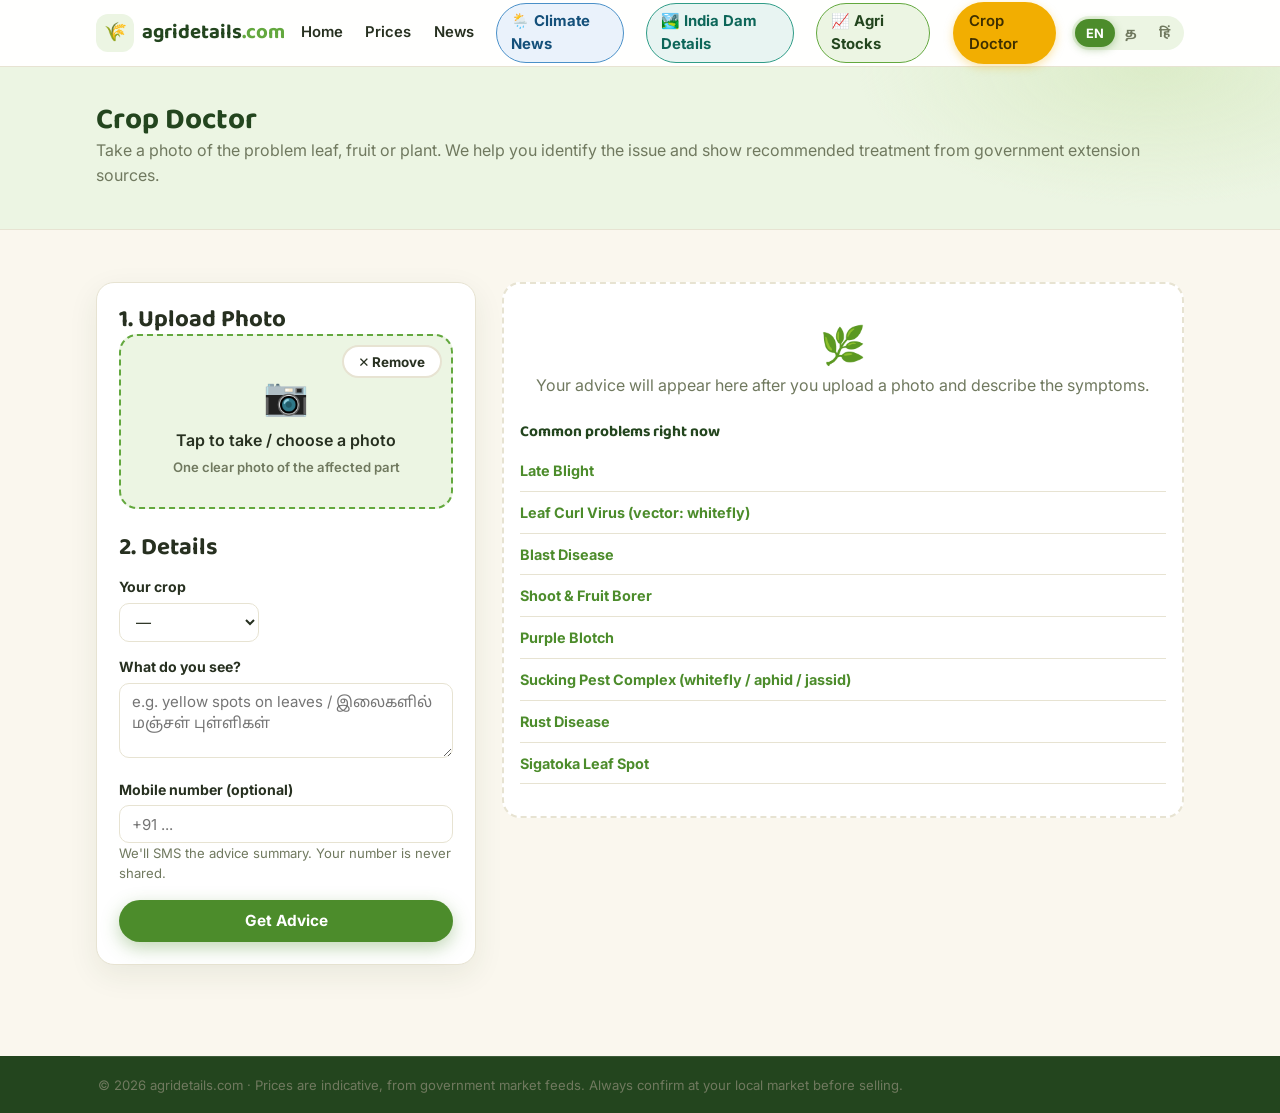
==== advisory.html @ dd6a082b "Add India Dam Details page: full/current level, storage, state/district, inflow-outflow for 15 major" ====
<!DOCTYPE html>
<html lang="en">
<head>
<meta charset="UTF-8">
<meta name="viewport" content="width=device-width, initial-scale=1.0">
<title>Crop Doctor — Photo Pest &amp; Disease Advisory | Agridetails</title>
<meta name="description" content="Upload a photo of your diseased crop and get recommended pesticide and treatment details. Free crop advisory for Tamil Nadu farmers.">
<meta property="og:type" content="website">
<meta property="og:title" content="Crop Doctor — Photo Pest & Disease Advisory | Agridetails">
<meta property="og:description" content="Upload a photo of your diseased crop and get recommended pesticide and treatment details. Free crop advisory for Tamil Nadu farmers.">
<meta property="og:image" content="https://murugansakthivel.github.io/Agridetails/icon-512.png">
<meta property="og:url" content="https://murugansakthivel.github.io/Agridetails/advisory.html">
<meta name="twitter:card" content="summary">
<meta name="twitter:title" content="Crop Doctor — Photo Pest & Disease Advisory | Agridetails">
<meta name="twitter:description" content="Upload a photo of your diseased crop and get recommended pesticide and treatment details. Free crop advisory for Tamil Nadu farmers.">
<link rel="preconnect" href="https://fonts.googleapis.com">
<link rel="preconnect" href="https://fonts.gstatic.com" crossorigin>
<link href="https://fonts.googleapis.com/css2?family=Baloo+2:wght@600;700;800&family=Noto+Sans+Tamil:wght@400;500;600;700&family=Noto+Sans+Devanagari:wght@400;500;600&family=Inter:wght@400;500;600;700&display=swap" rel="stylesheet">
<link rel="stylesheet" href="css/style.css">
<link rel="icon" type="image/x-icon" href="favicon.ico">
<link rel="icon" type="image/png" sizes="32x32" href="favicon-32.png">
<link rel="icon" type="image/png" sizes="16x16" href="favicon-16.png">
<link rel="apple-touch-icon" href="apple-touch-icon.png">
<link rel="manifest" href="manifest.json">
<meta name="theme-color" content="#23451e">
</head>
<body>

<header class="site-header">
  <div class="container header-inner">
    <a href="index.html" class="brand"><span class="brand-icon">🌾</span><span class="brand-text">agridetails<span class="brand-dot">.com</span></span></a>
    <nav class="main-nav" id="mainNav">
      <a href="index.html" data-i18n="nav_home">Home</a>
      <a href="prices.html" data-i18n="nav_prices">Prices</a>
      <a href="news.html" data-i18n="nav_news">News</a>
      <a href="climate.html" class="nav-climate-btn" data-i18n="nav_climate">🌦️ Climate News</a>
      <a href="dams.html" class="nav-dam-btn" data-i18n="nav_dam">🏞️ India Dam Details</a>
      <a href="stocks.html" class="nav-stocks-btn" data-i18n="nav_stocks">📈 Stocks</a>
      <a href="advisory.html" class="nav-cta" data-i18n="nav_advisory">Crop Doctor</a>
    </nav>
    <div class="header-actions">
      <div id="langSwitch" class="lang-switch">
        <button data-lang="en" type="button">EN</button><button data-lang="ta" type="button">த</button><button data-lang="hi" type="button">हिं</button>
      </div>
      <button id="navToggle" class="nav-toggle-btn" aria-label="Menu">☰</button>
    </div>
  </div>
</header>

<main>
<section class="page-head">
  <div class="container">
    <h1 data-i18n="doc_title">Crop Doctor</h1>
    <p class="muted" data-i18n="doc_sub">Take a photo of the problem leaf, fruit or plant. We help you identify the issue and show recommended treatment from government extension sources.</p>
  </div>
</section>

<section class="section">
  <div class="container advisory-layout">

    <div class="card upload-card">
      <h2 data-i18n="upload_t">1. Upload Photo</h2>
      <div id="dropZone" class="drop-zone">
        <input type="file" id="photoInput" accept="image/*" capture="environment" hidden>
        <div class="dz-idle" id="dzIdle">
          <span class="dz-icon">📷</span>
          <p data-i18n="upload_hint">Tap to take / choose a photo</p>
          <p class="small muted" data-i18n="upload_hint2">One clear photo of the affected part</p>
        </div>
        <img id="previewImg" alt="" hidden>
        <button id="clearPhotoBtn" class="btn btn-sm btn-outline dz-clear" hidden>✕ <span data-i18n="remove_photo">Remove</span></button>
      </div>

      <h2 style="margin-top:1.5rem" data-i18n="details_t">2. Details</h2>
      <label class="field-label" for="cropSelect" data-i18n="your_crop">Your crop</label>
      <select id="cropSelect"></select>

      <label class="field-label" for="symptomInput" data-i18n="symptoms_label">What do you see?</label>
      <textarea id="symptomInput" rows="3" placeholder="e.g. yellow spots on leaves / இலைகளில் மஞ்சள் புள்ளிகள்"></textarea>

      <label class="field-label" for="phoneInput" data-i18n="phone_label">Mobile number (optional)</label>
      <input type="tel" id="phoneInput" placeholder="+91 ...">
      <p class="small muted" data-i18n="phone_note">We'll SMS you the advice summary. Number is never shared.</p>

      <button id="analyzeBtn" class="btn btn-primary btn-block" disabled data-i18n="analyze_btn">Get Advice</button>
    </div>

    <div class="advice-panel" id="advicePanel">
      <div class="empty-state" id="emptyState">
        <span class="dz-icon">🌿</span>
        <p data-i18n="empty_advice">Your advice will appear here after you upload a photo and describe the symptoms.</p>
        <div class="quick-help">
          <h3 data-i18n="common_problems_t">Common problems right now</h3>
          <ul id="quickList"></ul>
        </div>
      </div>

      <div class="result-card" id="resultCard" hidden>
        <div class="match-banner" id="matchBanner"></div>
        <h2 id="diagnosisTitle"></h2>
        <p id="diagnosisTa" class="ta-name"></p>

        <h3 data-i18n="symptoms_check_t">Symptoms to confirm</h3>
        <ul id="symptomList" class="checklist"></ul>

        <h3 data-i18n="treatment_t">Recommended treatment</h3>
        <table class="pesticide-table">
          <thead><tr><th data-i18n="th_pesticide">Pesticide</th><th data-i18n="th_dose">Dose per acre</th><th data-i18n="th_wait">Pre-harvest wait</th></tr></thead>
          <tbody id="pesticideBody"></tbody>
        </table>

        <h3 data-i18n="prevention_t">Prevention</h3>
        <ul id="preventionList" class="checklist"></ul>

        <div class="disclaimer-box small" data-i18n="advisory_disclaimer">⚠️ Advice is compiled from TNAU / CIBRC extension recommendations. Pesticides are poisonous — read the label, wear gloves and mask while spraying, and never spray before harvest within the waiting period. Confirm with your local Krishi Vigyan Kendra (KVK) before large-scale spraying.</div>
      </div>
    </div>

  </div>
</section>
</main>

<footer class="site-footer">
  <div class="container footer-bottom">
    <p class="small muted">© 2026 agridetails.com · <span data-i18n="footer_disclaimer">Prices are indicative, from government market feeds. Always confirm at your local market before selling.</span></p>
  </div>
</footer>

<script src="js/config.js"></script>
<script src="js/i18n.js"></script>
<script src="js/prices-data.js"></script>
<script src="js/advisory-kb.js"></script>
<script src="js/agri-stocks.js"></script>
<script src="js/app.js"></script>
</body>
</html>
---- css/style.css ----
/* ============================================================
   Agridetails.com — "fresh farm" theme (Agro-style)
   Palette: deep forest green · fresh leaf green · warm cream · harvest gold
   ============================================================ */
:root {
  --green-900: #23451e;
  --green-700: #4c8c2b;
  --green-600: #63a83e;
  --green-100: #ecf5e3;
  --lime-soft: #dcecc9;
  --gold-600: #f2ae01;
  --gold-soft: #fdf3d7;
  --bg: #faf7ee;
  --card: #ffffff;
  --text: #273020;
  --muted: #70795f;
  --border: #e7e3d2;
  --red-700: #c0392b;
  --radius: 18px;
  --shadow: 0 10px 30px rgba(35, 69, 30, .08);
  --font-display: 'Baloo 2', 'Noto Sans Tamil', 'Noto Sans Devanagari', sans-serif;
}

* { margin: 0; padding: 0; box-sizing: border-box; }
html { scroll-behavior: smooth; }

body {
  font-family: 'Inter', 'Noto Sans Tamil', 'Noto Sans Devanagari', system-ui, sans-serif;
  background: var(--bg);
  color: var(--text);
  line-height: 1.55;
}
body.ta-active { font-family: 'Noto Sans Tamil', 'Inter', sans-serif; }
body.hi-active { font-family: 'Noto Sans Devanagari', 'Inter', sans-serif; }

h1, h2, h3, h4 { font-family: var(--font-display); line-height: 1.22; }

.container { max-width: 1120px; margin: 0 auto; padding: 0 1rem; }

/* ---------- Topbar ---------- */
.topbar { background: var(--green-900); color: #dcecc9; font-size: .78rem; }
.topbar-inner { display: flex; justify-content: space-between; gap: 1rem; padding: .38rem 0; flex-wrap: wrap; }
.topbar b { color: #ffd54d; font-weight: 600; }

/* ---------- Header ---------- */
.site-header {
  background: rgba(255, 255, 255, .92);
  backdrop-filter: blur(8px);
  border-bottom: 1px solid var(--border);
  position: sticky; top: 0; z-index: 50;
}
.header-inner { display: flex; align-items: center; justify-content: space-between; height: 66px; gap: 1rem; }
.brand { display: flex; align-items: center; gap: .5rem; text-decoration: none; font-family: var(--font-display); font-weight: 700; font-size: 1.28rem; color: var(--green-900); }
.brand-icon {
  width: 38px; height: 38px; display: inline-flex; align-items: center; justify-content: center;
  background: var(--green-100); border-radius: 12px; font-size: 1.15rem;
}
.brand-dot { color: var(--green-600); }
.main-nav { display: flex; align-items: center; gap: 1.4rem; }
.main-nav a { text-decoration: none; color: var(--text); font-weight: 600; font-size: .93rem; transition: color .15s; }
.main-nav a:hover { color: var(--green-600); }
.main-nav a.nav-cta {
  background: var(--gold-600); color: #3d2e00 !important;
  padding: .5rem 1.05rem; border-radius: 999px; box-shadow: 0 3px 10px rgba(242,174,1,.35);
}
.main-nav a.nav-cta:hover { filter: brightness(1.04); color: #3d2e00; }
.main-nav a.nav-stocks-btn {
  display: inline-flex; align-items: center; gap: .3rem;
  background: var(--green-100); color: var(--green-900) !important; font-weight: 700;
  padding: .4rem .85rem; border-radius: 999px; border: 1.5px solid var(--green-600);
}
.main-nav a.nav-stocks-btn:hover { background: var(--green-600); color: #fff !important; }
.main-nav a.nav-stocks-btn.active { background: var(--green-700); color: #fff !important; }
.main-nav a.nav-climate-btn {
  display: inline-flex; align-items: center; gap: .3rem;
  background: #eaf2fb; color: #14507a !important; font-weight: 700;
  padding: .4rem .85rem; border-radius: 999px; border: 1.5px solid #4a90c8;
}
.main-nav a.nav-climate-btn:hover { background: #4a90c8; color: #fff !important; }
.main-nav a.nav-climate-btn.active { background: #14507a; color: #fff !important; }
.main-nav a.nav-dam-btn {
  display: inline-flex; align-items: center; gap: .3rem;
  background: #e8f4f2; color: #0d6659 !important; font-weight: 700;
  padding: .4rem .85rem; border-radius: 999px; border: 1.5px solid #2f9c87;
}
.main-nav a.nav-dam-btn:hover { background: #2f9c87; color: #fff !important; }
.main-nav a.nav-dam-btn.active { background: #0d6659; color: #fff !important; }
.header-actions { display: flex; align-items: center; gap: .55rem; }
.nav-toggle-btn { display: none; background: none; border: none; font-size: 1.45rem; cursor: pointer; color: var(--green-900); }

/* ---------- Language switcher ---------- */
.lang-switch { display: inline-flex; background: var(--green-100); border-radius: 999px; padding: 3px; }
.lang-switch button {
  font-family: inherit; font-size: .8rem; font-weight: 700; cursor: pointer;
  background: transparent; color: var(--muted); border: none; padding: .32rem .68rem; border-radius: 999px;
  transition: all .15s;
}
.lang-switch button.active { background: var(--green-700); color: #fff; box-shadow: 0 2px 8px rgba(76,140,43,.4); }

/* ---------- Buttons ---------- */
.btn {
  display: inline-block; border: none; cursor: pointer; text-decoration: none;
  font-family: inherit; font-size: .96rem; font-weight: 700;
  padding: .72rem 1.5rem; border-radius: 999px; transition: transform .15s ease, box-shadow .15s ease, filter .15s;
}
.btn:hover { transform: translateY(-2px); }
.btn-primary { background: var(--green-700); color: #fff; box-shadow: 0 6px 18px rgba(76,140,43,.35); }
.btn-secondary { background: var(--gold-600); color: #3d2e00; box-shadow: 0 6px 18px rgba(242,174,1,.35); }
.btn-outline { background: transparent; border: 2px solid var(--border); color: var(--text); }
.btn-sm { padding: .4rem .9rem; font-size: .84rem; }
.btn-block { width: 100%; margin-top: 1rem; }

/* ---------- Hero ---------- */
.hero {
  position: relative; overflow: hidden;
  background:
    radial-gradient(600px 320px at 88% -10%, var(--lime-soft), transparent 70%),
    radial-gradient(520px 300px at -8% 110%, #f7edd2, transparent 70%),
    linear-gradient(160deg, #fdfbf4 20%, var(--green-100));
  text-align: center; padding: 4.25rem 0 5.5rem;
}
.hero-kicker {
  display: inline-flex; align-items: center; gap: .45rem;
  background: #fff; border: 1.5px solid var(--lime-soft); color: var(--green-700);
  font-weight: 700; font-size: .78rem; letter-spacing: .09em; text-transform: uppercase;
  border-radius: 999px; padding: .35rem .9rem; margin-bottom: 1.1rem;
}
.hero-title { font-size: clamp(2rem, 5.4vw, 3.3rem); font-weight: 800; color: var(--green-900); max-width: 760px; margin: 0 auto .8rem; }
.hero-title em { font-style: normal; color: var(--green-600); position: relative; }
.hero-sub { max-width: 640px; margin: 0 auto 1.7rem; color: var(--muted); font-size: 1.02rem; }
.hero-actions { display: flex; gap: .8rem; justify-content: center; flex-wrap: wrap; position: relative; z-index: 2; }

/* rotating stamp */
.stamp {
  position: absolute; right: max(2vw, 18px); top: 42px; width: 128px; height: 128px;
  animation: spin 18s linear infinite; opacity: .92; pointer-events: none;
}
.stamp .stamp-center { position: absolute; inset: 0; display: flex; align-items: center; justify-content: center; font-size: 2.1rem; }
@keyframes spin { to { transform: rotate(360deg); } }
@media (max-width: 900px) { .stamp { display: none; } }

/* floating produce chips */
.chip-float {
  position: absolute; display: flex; align-items: center; gap: .45rem;
  background: #fff; border: 1px solid var(--border); border-radius: 999px;
  padding: .42rem .85rem; font-size: .82rem; font-weight: 700; color: var(--green-900);
  box-shadow: var(--shadow); animation: bob 5s ease-in-out infinite; pointer-events: none;
}
.chip-float small { color: var(--muted); font-weight: 600; }
.chip-1 { left: 6%; top: 26%; animation-delay: 0s; }
.chip-2 { left: 11%; bottom: 18%; animation-delay: 1.6s; }
.chip-3 { right: 14%; bottom: 22%; animation-delay: .8s; }
@keyframes bob { 0%,100% { transform: translateY(0);} 50% { transform: translateY(-10px);} }
@media (max-width: 900px) { .chip-float { display: none; } }

/* ---------- Price marquee ---------- */
.marquee { background: var(--green-700); overflow: hidden; position: relative; }
.marquee-track { display: flex; gap: 2.6rem; width: max-content; padding: .58rem 0; animation: scrollX 36s linear infinite; }
.marquee:hover .marquee-track { animation-play-state: paused; }
.mq-item { white-space: nowrap; color: #eef7e4; font-size: .86rem; font-weight: 600; }
.mq-item b { color: #ffd54d; font-weight: 700; }
.mq-item::before { content: "•"; color: #ffd54d; margin-right: 2.6rem; opacity: .7; }
@keyframes scrollX { from { transform: translateX(0); } to { transform: translateX(-50%); } }

/* ---------- Wave divider ---------- */
.wave { display: block; width: 100%; height: 46px; margin-top: -1px; }

/* ---------- Stats band ---------- */
.stats-band { background: #fff; border-bottom: 1px solid var(--border); }
.stats-grid { display: grid; grid-template-columns: repeat(auto-fit, minmax(150px, 1fr)); gap: 1rem; padding: 1.9rem 0; text-align: center; }
.stat-num { font-family: var(--font-display); font-size: 2.1rem; font-weight: 800; color: var(--green-600); }
.stat-label { color: var(--muted); font-size: .86rem; font-weight: 600; }

/* ---------- Sections ---------- */
.section { padding: 3.2rem 0; }
.section-alt { background: var(--card); border-top: 1px solid var(--border); border-bottom: 1px solid var(--border); }
.kicker {
  display: block; text-align: center; color: var(--gold-600); font-weight: 800;
  font-size: .76rem; letter-spacing: .14em; text-transform: uppercase; margin-bottom: .35rem;
}
.section-title { font-size: clamp(1.4rem, 3vw, 1.9rem); text-align: center; color: var(--green-900); margin-bottom: 1.6rem; }
.section-title.left { text-align: left; }
.page-head {
  background:
    radial-gradient(420px 200px at 90% 0%, var(--lime-soft), transparent 70%),
    var(--green-100);
  padding: 2.2rem 0 2.6rem; border-bottom: 1px solid var(--border);
}
.page-head h1 { color: var(--green-900); font-size: 1.85rem; }
.muted { color: var(--muted); }
.small { font-size: .82rem; }
.link-arrow { color: var(--green-700); font-weight: 700; text-decoration: none; display: inline-block; margin-top: 1rem; }
.link-arrow:hover { text-decoration: underline; }

/* ---------- Price cards & grids ---------- */
.price-grid { display: grid; grid-template-columns: repeat(auto-fill, minmax(165px, 1fr)); gap: .85rem; margin: 1rem 0; }
.price-card {
  background: var(--card); border: 1px solid var(--border); border-radius: var(--radius);
  padding: .95rem 1rem; transition: transform .15s, box-shadow .15s;
}
.price-card:hover { transform: translateY(-3px); box-shadow: var(--shadow); }
.price-card .pc-crop { font-weight: 700; font-family: var(--font-display); font-size: 1.02rem; }
.price-card .pc-tamil { color: var(--muted); font-size: .78rem; }
.price-card .pc-price { font-size: 1.3rem; font-weight: 800; color: var(--green-700); margin-top: .3rem; }
.price-card .pc-unit { font-size: .72rem; color: var(--muted); font-weight: 600; }

.skeleton { height: 104px; border-radius: var(--radius); background: linear-gradient(90deg, #eee9da, #f6f3e8, #eee9da); animation: pulse 1.4s infinite; }
@keyframes pulse { 0% {opacity:.6;} 50% {opacity:1;} 100% {opacity:.6;} }

.feature-grid { display: grid; grid-template-columns: repeat(auto-fit, minmax(235px, 1fr)); gap: 1.1rem; }
.feature-card {
  background: var(--bg); border: 1px solid var(--border); border-radius: var(--radius);
  padding: 1.5rem 1.3rem; text-decoration: none; color: var(--text); transition: transform .18s, box-shadow .18s;
}
.feature-card:hover { transform: translateY(-4px); box-shadow: var(--shadow); }
.feature-icon {
  width: 54px; height: 54px; display: inline-flex; align-items: center; justify-content: center;
  background: var(--green-100); border-radius: 16px; font-size: 1.6rem; margin-bottom: .7rem;
}
.feature-card h3 { margin: .3rem 0; font-size: 1.08rem; color: var(--green-900); }
.feature-card p { font-size: .88rem; color: var(--muted); }

/* ---------- Split promo (Crop Doctor) ---------- */
.split { display: grid; grid-template-columns: 1.05fr .95fr; gap: 2.6rem; align-items: center; }
@media (max-width: 860px) { .split { grid-template-columns: 1fr; } }
.steps-stack { display: grid; gap: .9rem; }
.step-row {
  display: flex; gap: 1rem; align-items: flex-start;
  background: var(--card); border: 1px solid var(--border); border-radius: var(--radius);
  padding: 1rem 1.15rem; box-shadow: var(--shadow);
}
.step-no {
  flex: 0 0 40px; width: 40px; height: 40px; display: flex; align-items: center; justify-content: center;
  background: var(--gold-600); color: #3d2e00; border-radius: 50%;
  font-family: var(--font-display); font-weight: 800; font-size: 1.05rem;
}
.step-row h4 { font-size: 1rem; color: var(--green-900); }
.step-row p { font-size: .86rem; color: var(--muted); }

/* ---------- CTA strip ---------- */
.cta-strip {
  background: linear-gradient(135deg, var(--green-700), var(--green-900));
  border-radius: 26px; color: #fff; padding: 2.2rem 2.4rem;
  display: flex; justify-content: space-between; align-items: center; gap: 1.4rem; flex-wrap: wrap;
  box-shadow: 0 18px 40px rgba(35,69,30,.25);
}
.cta-strip h2 { font-size: 1.5rem; margin-bottom: .3rem; }
.cta-strip p { opacity: .9; font-size: .95rem; }

/* ---------- Climate News page ---------- */
.climate-list { display: grid; gap: 1.2rem; max-width: 820px; margin: 0 auto; }
.climate-card {
  background: var(--card); border: 1px solid var(--border); border-left: 5px solid var(--muted);
  border-radius: var(--radius); padding: 1.4rem 1.6rem;
}
.climate-card.sev-alert { border-left-color: #c0392b; }
.climate-card.sev-watch { border-left-color: #d68910; }
.climate-card.sev-info { border-left-color: #2471a3; }
.climate-tag {
  display: inline-block; font-size: .72rem; font-weight: 800; letter-spacing: .04em; text-transform: uppercase;
  padding: .25rem .65rem; border-radius: 999px; margin-bottom: .6rem;
  background: var(--green-100); color: var(--green-900);
}
.sev-alert .climate-tag { background: #fbeae7; color: #922b21; }
.sev-watch .climate-tag { background: #fdf2e0; color: #9a6a08; }
.sev-info .climate-tag { background: #e8f1fa; color: #1a5f8f; }
.climate-card h3 { font-size: 1.08rem; color: var(--green-900); margin-bottom: .4rem; line-height: 1.35; }
.climate-card > p.small { margin-bottom: .9rem; }
.climate-crops { display: flex; flex-wrap: wrap; gap: .4rem; margin-bottom: .9rem; }
.climate-crop-chip {
  font-size: .78rem; font-weight: 700; background: var(--bg); border: 1px solid var(--border);
  border-radius: 999px; padding: .25rem .7rem; color: var(--text);
}
.climate-advice {
  background: var(--bg); border-radius: 12px; padding: .85rem 1rem; font-size: .87rem; line-height: 1.5;
}
.climate-advice strong { color: var(--green-700); }
.climate-meta { margin-top: .8rem; font-size: .78rem; }
.climate-meta a { color: var(--green-700); font-weight: 700; text-decoration: none; }

/* ---------- Dam Details page ---------- */
.dam-list { display: grid; grid-template-columns: repeat(auto-fill, minmax(320px, 1fr)); gap: 1.2rem; }
.dam-card {
  background: var(--card); border: 1px solid var(--border); border-top: 5px solid #2f9c87;
  border-radius: var(--radius); padding: 1.3rem 1.4rem; box-shadow: var(--shadow);
}
.dam-card h3 { font-size: 1.08rem; color: var(--green-900); margin-bottom: .15rem; line-height: 1.3; }
.dam-card .dam-river { font-size: .8rem; color: var(--muted); margin-bottom: .7rem; }
.dam-loc { display: flex; flex-wrap: wrap; gap: .4rem; margin-bottom: .8rem; }
.dam-loc-chip {
  font-size: .76rem; font-weight: 700; background: var(--bg); border: 1px solid var(--border);
  border-radius: 999px; padding: .22rem .68rem; color: var(--text);
}
.dam-fill-wrap { margin-bottom: .85rem; }
.dam-fill-bar { height: 10px; border-radius: 999px; background: var(--bg); border: 1px solid var(--border); overflow: hidden; }
.dam-fill-bar-inner { height: 100%; border-radius: 999px; background: linear-gradient(90deg, #2f9c87, #63a83e); }
.dam-fill-bar-inner.dam-critical { background: linear-gradient(90deg, #c0392b, #d68910); }
.dam-fill-bar-inner.dam-low { background: linear-gradient(90deg, #d68910, #f2ae01); }
.dam-fill-label { display: flex; justify-content: space-between; font-size: .78rem; font-weight: 700; color: var(--green-900); margin-top: .3rem; }
.dam-stats { display: grid; grid-template-columns: 1fr 1fr; gap: .5rem .8rem; font-size: .85rem; margin-bottom: .8rem; }
.dam-stat-label { color: var(--muted); font-size: .72rem; font-weight: 700; text-transform: uppercase; letter-spacing: .03em; }
.dam-stat-value { font-weight: 700; color: var(--text); }
.dam-flow { display: flex; gap: 1rem; flex-wrap: wrap; font-size: .82rem; background: var(--bg); border-radius: 12px; padding: .65rem .85rem; margin-bottom: .8rem; }
.dam-flow b { color: var(--green-700); }
.dam-meta { font-size: .76rem; color: var(--muted); }
.dam-meta a { color: var(--green-700); font-weight: 700; text-decoration: none; }

/* ---------- Stocks page ---------- */
.stocks-group-t { font-size: .74rem; font-weight: 800; letter-spacing: .06em; text-transform: uppercase; color: var(--muted); margin: 1.4rem 0 .6rem; }
.stocks-group-t:first-child { margin-top: .5rem; }
.stock-card-grid { display: grid; grid-template-columns: repeat(auto-fill, minmax(220px, 1fr)); gap: .8rem; }
.stock-card {
  text-align: left; font-family: inherit; cursor: pointer;
  background: var(--card); border: 1.5px solid var(--border); border-radius: var(--radius);
  padding: .9rem 1.05rem; transition: transform .15s, box-shadow .15s, border-color .15s;
}
.stock-card:hover { transform: translateY(-2px); box-shadow: var(--shadow); border-color: var(--green-600); }
.stock-card.active { border-color: var(--green-700); background: var(--green-100); }
.stock-card-top { display: flex; flex-direction: column; margin-bottom: .5rem; }
.stock-card-bottom { display: flex; justify-content: space-between; align-items: baseline; }
.stock-name { font-size: .88rem; font-weight: 700; color: var(--text); }
.stock-symbol { font-size: .72rem; color: var(--muted); font-weight: 600; }
.stock-price { font-size: 1.02rem; font-weight: 800; color: var(--green-900); }
.stock-change { font-size: .78rem; font-weight: 700; }
.stock-change.up { color: var(--green-700); }
.stock-change.down { color: var(--red-700); }
.stocks-disclaimer { font-size: .78rem; }

.stock-detail { margin-top: 1.6rem; padding: 1.6rem; }
.stock-detail-head { display: flex; justify-content: space-between; align-items: flex-start; gap: 1rem; }
.stock-detail-head h2 { font-size: 1.3rem; color: var(--green-900); }
.stock-detail-close {
  flex: none; width: 34px; height: 34px; border-radius: 50%; border: none;
  background: var(--green-100); color: var(--green-900); font-size: 1.05rem; cursor: pointer;
}
.stock-detail-close:hover { background: var(--green-600); color: #fff; }
.stock-detail-price { display: flex; align-items: baseline; gap: .8rem; flex-wrap: wrap; margin: .8rem 0 1.2rem; }
.stock-detail-price-num { font-size: 1.8rem; font-weight: 800; color: var(--green-900); font-family: var(--font-display); }
.stock-detail-subhead { font-size: .95rem; color: var(--green-900); margin: 1.3rem 0 .6rem; }
.stock-detail-chart { height: 90px; }
.fin-grid { display: grid; grid-template-columns: repeat(auto-fit, minmax(150px, 1fr)); gap: .7rem; }
.fin-row {
  display: flex; justify-content: space-between; background: var(--bg);
  border: 1px solid var(--border); border-radius: 10px; padding: .55rem .8rem; font-size: .85rem;
}
.fin-label { color: var(--muted); font-weight: 600; }
.fin-value { font-weight: 800; color: var(--green-900); }
.stock-news-list { display: grid; gap: .8rem; }
.stock-news-item { background: var(--bg); border: 1px solid var(--border); border-radius: 12px; padding: .85rem 1rem; }
.stock-news-headline { font-weight: 700; font-size: .92rem; color: var(--text); }
.stock-news-detail { margin-top: .25rem; }
.stock-news-meta { margin-top: .4rem; }
.stock-news-meta a { color: var(--green-700); font-weight: 700; text-decoration: none; }

/* ---------- Prices page ---------- */
.controls-bar {
  display: flex; flex-wrap: wrap; gap: .6rem; align-items: center;
  background: var(--card); border: 1px solid var(--border); border-radius: var(--radius);
  padding: .85rem 1.1rem; margin-bottom: 1.1rem; box-shadow: var(--shadow);
}
.controls-bar label { font-weight: 700; font-size: .88rem; }
select, textarea, input[type="tel"], input[type="text"] {
  font-family: inherit; font-size: .94rem; padding: .52rem .7rem;
  border: 1.5px solid var(--border); border-radius: 10px; background: #fff; color: var(--text);
}
select:focus, textarea:focus, input:focus { outline: 2px solid var(--green-600); outline-offset: 1px; }
.source-note { margin-left: auto; }

.table-wrap { overflow-x: auto; background: var(--card); border: 1px solid var(--border); border-radius: var(--radius); box-shadow: var(--shadow); }
table { width: 100%; border-collapse: collapse; font-size: .91rem; }
th, td { padding: .62rem .85rem; text-align: left; border-bottom: 1px solid var(--border); }
thead th { background: var(--green-100); color: var(--green-900); position: sticky; top: 0; white-space: nowrap; }
td.num, th.num { text-align: right; font-variant-numeric: tabular-nums; }
tbody tr:hover { background: #f6faef; }
.change-up { color: var(--green-700); font-weight: 700; }
.change-down { color: var(--red-700); font-weight: 700; }
.change-flat { color: var(--muted); }

.wa-share-btn {
  display: inline-flex; align-items: center; justify-content: center;
  width: 30px; height: 30px; border-radius: 50%;
  background: #25D366; color: #fff; text-decoration: none;
  transition: transform .15s, filter .15s;
}
.wa-share-btn:hover { transform: scale(1.08); filter: brightness(1.05); }

.cat-tabs { display: flex; gap: .5rem; flex-wrap: wrap; margin-top: 1rem; }
.cat-tab {
  font-family: inherit; font-size: .87rem; font-weight: 700; cursor: pointer;
  background: var(--card); color: var(--green-900);
  border: 1.5px solid var(--border); border-radius: 999px; padding: .45rem 1.05rem; transition: all .15s;
}
.cat-tab.active { background: var(--green-700); border-color: var(--green-700); color: #fff; box-shadow: 0 4px 12px rgba(76,140,43,.35); }
.cat-tab:hover:not(.active) { border-color: var(--green-600); }

.trend-grid { display: grid; grid-template-columns: repeat(auto-fill, minmax(280px, 1fr)); gap: 1.1rem; }
.trend-card { background: var(--card); border: 1px solid var(--border); border-radius: var(--radius); padding: 1.1rem; box-shadow: var(--shadow); }
.trend-card h4 { font-size: .98rem; margin-bottom: .5rem; }
.trend-bars { display: flex; align-items: flex-end; gap: 4px; height: 80px; }
.trend-bar { flex: 1; background: var(--green-600); border-radius: 4px 4px 0 0; min-height: 4px; }
.trend-bar.today { background: var(--gold-600); }
.trend-labels { display: flex; justify-content: space-between; font-size: .68rem; color: var(--muted); margin-top: .25rem; }
.trend-now { font-size: .8rem; color: var(--muted); margin-top: .4rem; }

/* ---------- Advisory ---------- */
.advisory-layout { display: grid; grid-template-columns: 380px 1fr; gap: 1.6rem; align-items: start; }
@media (max-width: 820px) { .advisory-layout { grid-template-columns: 1fr; } }
.card { background: var(--card); border: 1px solid var(--border); border-radius: var(--radius); padding: 1.4rem; box-shadow: var(--shadow); }
.field-label { display: block; font-weight: 700; font-size: .88rem; margin: .85rem 0 .3rem; }
textarea, input[type="tel"] { width: 100%; resize: vertical; }
.drop-zone {
  border: 2px dashed var(--green-600); border-radius: var(--radius); min-height: 175px;
  display: flex; flex-direction: column; align-items: center; justify-content: center;
  cursor: pointer; text-align: center; position: relative; background: var(--green-100); padding: 1rem;
}
.drop-zone.dragover { background: var(--lime-soft); }
.dz-idle p { margin-top: .25rem; font-weight: 600; }
.dz-icon { font-size: 2.3rem; }
.drop-zone img { max-width: 100%; max-height: 220px; border-radius: 10px; }
.dz-clear { position: absolute; top: .55rem; right: .55rem; background: #fff; }

.advice-panel .empty-state { text-align: center; color: var(--muted); padding: 2rem 1rem; border: 2px dashed var(--border); border-radius: var(--radius); background: #fff; }
.quick-help { text-align: left; margin-top: 1.6rem; }
.quick-help h3 { font-size: .97rem; color: var(--green-900); margin-bottom: .5rem; }
.quick-help ul { list-style: none; }
.quick-help li { padding: .5rem 0; border-bottom: 1px solid var(--border); }
.quick-help button { background: none; border: none; color: var(--green-700); font-weight: 700; cursor: pointer; font-family: inherit; font-size: .9rem; text-align: left; padding: 0; width: 100%; }

.result-card { background: var(--card); border: 1px solid var(--border); border-radius: var(--radius); padding: 1.6rem; animation: fadein .3s ease; box-shadow: var(--shadow); }
@keyframes fadein { from { opacity: 0; transform: translateY(6px);} to { opacity: 1; transform: none;} }
.match-banner {
  display: inline-block; background: var(--green-100); color: var(--green-900);
  font-size: .78rem; font-weight: 700; padding: .28rem .75rem; border-radius: 999px; margin-bottom: .75rem;
}
.match-banner.low { background: var(--gold-soft); color: #8a5200; }
.ta-name { color: var(--muted); margin-top: .15rem; }
.checklist { list-style: none; margin-top: .35rem; }
.checklist li { padding: .32rem 0 .32rem 1.5rem; position: relative; }
.checklist li::before { content: "✔"; position: absolute; left: 0; color: var(--green-600); }
.pesticide-table { margin-top: .5rem; font-size: .88rem; }
.pesticide-table thead th { background: var(--gold-soft); }
.disclaimer-box {
  margin-top: 1.3rem; background: var(--gold-soft); border-left: 4px solid var(--gold-600);
  padding: .8rem 1rem; border-radius: 8px;
}

/* ---------- News ---------- */
.news-list { display: grid; gap: 1.1rem; }
.news-grid { display: grid; grid-template-columns: repeat(auto-fill, minmax(290px, 1fr)); gap: 1.1rem; }
.news-item { background: var(--card); border: 1px solid var(--border); border-radius: var(--radius); padding: 1.25rem 1.35rem; transition: transform .15s, box-shadow .15s; }
.news-item:hover { transform: translateY(-3px); box-shadow: var(--shadow); }
.news-tag {
  display: inline-block; font-size: .71rem; font-weight: 800; letter-spacing: .06em; text-transform: uppercase;
  background: var(--green-100); color: var(--green-700); border-radius: 999px; padding: .2rem .65rem; margin-bottom: .5rem;
}
.news-item h3 { font-size: 1.04rem; margin-bottom: .35rem; }
.news-item p { font-size: .9rem; color: var(--muted); }
.news-meta { margin-top: .55rem; font-size: .78rem; }
.news-meta a { color: var(--green-700); font-weight: 700; text-decoration: none; }

/* ---------- Footer ---------- */
.site-footer { background: var(--green-900); color: #cfe3c2; margin-top: 2.5rem; position: relative; }
.footer-grid { display: grid; grid-template-columns: 2fr 1fr 1fr; gap: 1.6rem; padding: 2.4rem 1rem 1.2rem; }
.site-footer .brand { color: #fff; }
.site-footer .brand-icon { background: rgba(255,255,255,.1); }
.site-footer .brand-dot { color: #ffd54d; }
.site-footer a { color: #cfe3c2; text-decoration: none; font-size: .88rem; line-height: 2; }
.site-footer a:hover { color: #ffd54d; }
.site-footer h4 { font-size: .82rem; text-transform: uppercase; letter-spacing: .08em; margin-bottom: .4rem; color: #9dc477; }
.footer-bottom { padding: 1.1rem; border-top: 1px solid rgba(255,255,255,.12); }

/* ---------- Mobile nav ---------- */
@media (max-width: 780px) {
  .main-nav {
    display: none; position: absolute; top: 66px; right: 0; left: 0;
    background: var(--card); flex-direction: column; padding: 1.1rem; gap: 1.1rem; align-items: flex-start;
    border-bottom: 1px solid var(--border); box-shadow: 0 12px 26px rgba(0,0,0,.1);
  }
  .main-nav.open { display: flex; }
  .nav-toggle-btn { display: block; }
  .footer-grid { grid-template-columns: 1fr; }
  .hero { padding: 3rem 0 4rem; }
}
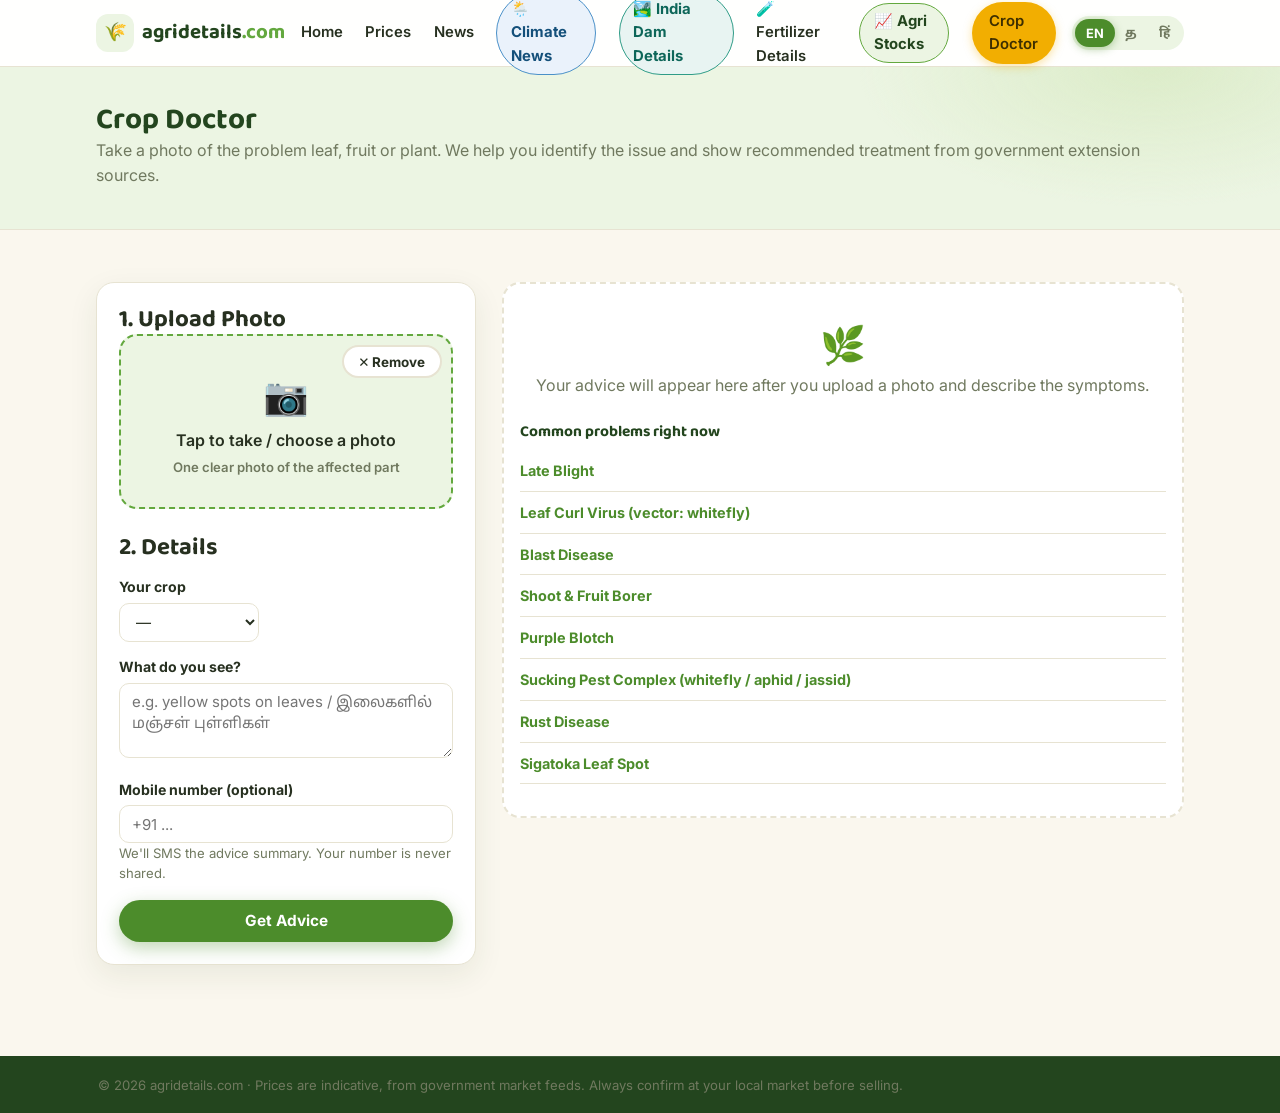
==== commit 9de7fe58: "Add Fertilizer Details: TN dealer directory by district with live stock - New fertilizer.html page +" ====
--- a/advisory.html
+++ b/advisory.html
@@ -35,6 +35,7 @@
       <a href="news.html" data-i18n="nav_news">News</a>
       <a href="climate.html" class="nav-climate-btn" data-i18n="nav_climate">🌦️ Climate News</a>
       <a href="dams.html" class="nav-dam-btn" data-i18n="nav_dam">🏞️ India Dam Details</a>
+      <a href="fertilizer.html" class="nav-fert-btn" data-i18n="nav_Fertilizer">🧪 Fertilizer Details</a>
       <a href="stocks.html" class="nav-stocks-btn" data-i18n="nav_stocks">📈 Stocks</a>
       <a href="advisory.html" class="nav-cta" data-i18n="nav_advisory">Crop Doctor</a>
     </nav>
--- a/css/style.css
+++ b/css/style.css
@@ -305,6 +305,35 @@
 .dam-meta { font-size: .76rem; color: var(--muted); }
 .dam-meta a { color: var(--green-700); font-weight: 700; text-decoration: none; }
 
+/* ---------- Fertilizer Shop Details page ---------- */
+.fert-list { display: grid; grid-template-columns: repeat(auto-fill, minmax(300px, 1fr)); gap: 1.2rem; }
+.fert-card {
+  background: var(--card); border: 1px solid var(--border); border-top: 5px solid var(--gold-600);
+  border-radius: var(--radius); padding: 1.2rem 1.3rem; box-shadow: var(--shadow); cursor: pointer;
+  transition: transform .15s, box-shadow .15s, border-color .15s;
+}
+.fert-card:hover { transform: translateY(-2px); }
+.fert-card.active { border-color: var(--green-700); background: var(--green-100); }
+.fert-card h3 { font-size: 1.02rem; color: var(--green-900); margin-bottom: .3rem; line-height: 1.3; }
+.fert-loc { display: flex; flex-wrap: wrap; gap: .4rem; margin-bottom: .6rem; }
+.fert-phone { font-size: .88rem; font-weight: 700; margin-bottom: .3rem; }
+.fert-phone a { color: var(--green-700); text-decoration: none; }
+.fert-phone a:hover { text-decoration: underline; }
+.fert-address { margin-bottom: .7rem; }
+.fert-chips { display: flex; flex-wrap: wrap; gap: .35rem; margin-bottom: .9rem; }
+.fert-chip {
+  font-size: .74rem; font-weight: 700; background: var(--gold-soft); border: 1px solid var(--border);
+  border-radius: 999px; padding: .2rem .62rem; color: var(--green-900);
+}
+.fert-view-btn {
+  font-family: inherit; font-size: .84rem; font-weight: 700; cursor: pointer;
+  background: var(--green-700); color: #fff; border: none; border-radius: 10px;
+  padding: .5rem .9rem; width: 100%;
+}
+.fert-view-btn:hover { background: var(--green-900); }
+.fert-detail { margin-top: 1.6rem; padding: 1.6rem; }
+.fert-detail-meta { display: grid; grid-template-columns: repeat(auto-fit, minmax(200px, 1fr)); gap: .8rem; margin: .8rem 0 1.2rem; }
+
 /* ---------- Stocks page ---------- */
 .stocks-group-t { font-size: .74rem; font-weight: 800; letter-spacing: .06em; text-transform: uppercase; color: var(--muted); margin: 1.4rem 0 .6rem; }
 .stocks-group-t:first-child { margin-top: .5rem; }
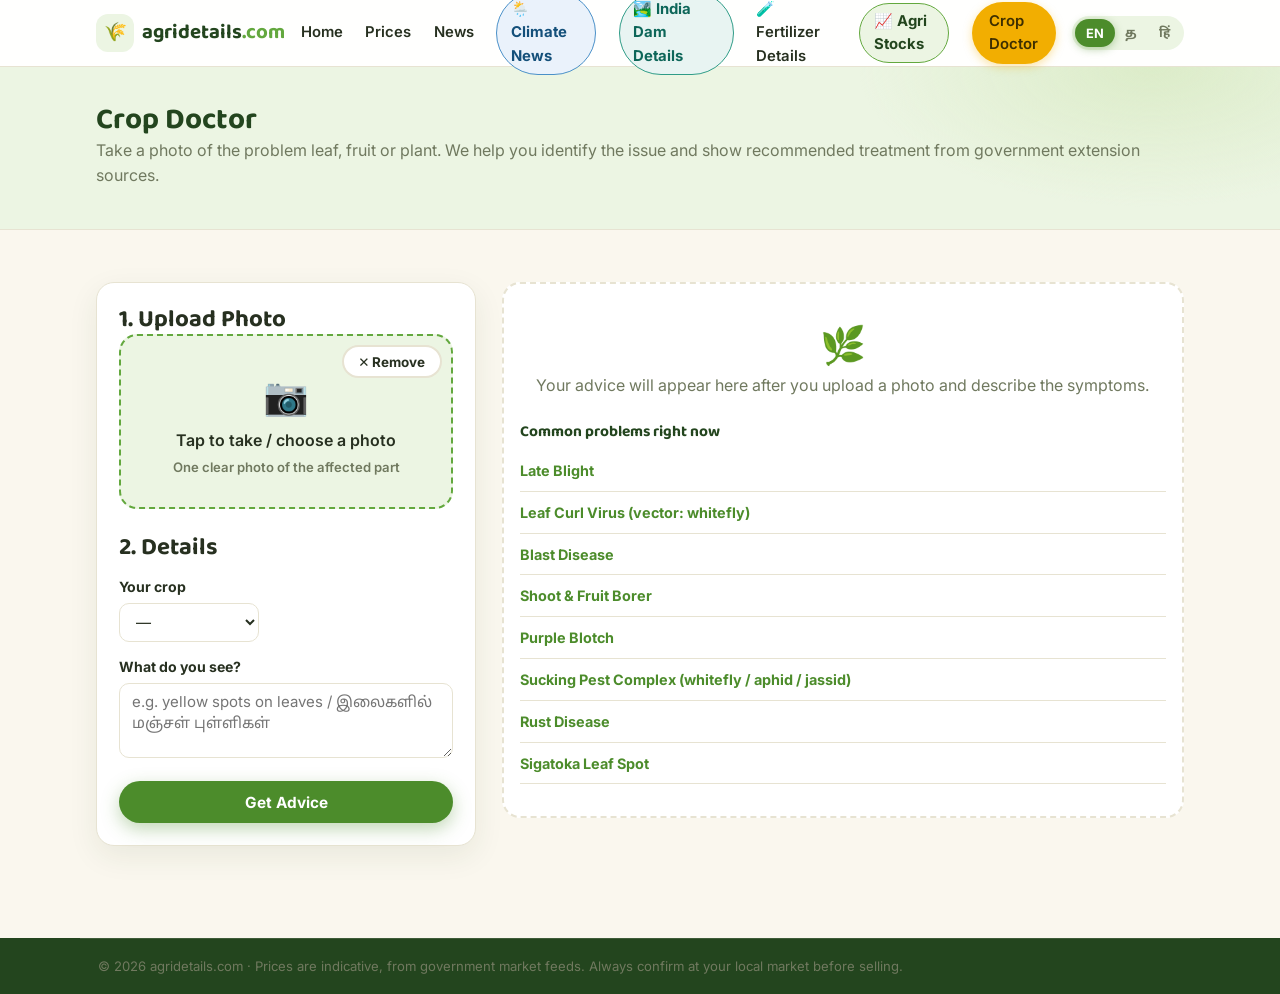
==== commit 7768ed5c: "Fix trust gaps: real Kisan Call Centre helpline (1800-180-1551) replacing placeholder; Crop Doctor's" ====
--- a/advisory.html
+++ b/advisory.html
@@ -79,10 +79,6 @@
       <label class="field-label" for="symptomInput" data-i18n="symptoms_label">What do you see?</label>
       <textarea id="symptomInput" rows="3" placeholder="e.g. yellow spots on leaves / இலைகளில் மஞ்சள் புள்ளிகள்"></textarea>
 
-      <label class="field-label" for="phoneInput" data-i18n="phone_label">Mobile number (optional)</label>
-      <input type="tel" id="phoneInput" placeholder="+91 ...">
-      <p class="small muted" data-i18n="phone_note">We'll SMS you the advice summary. Number is never shared.</p>
-
       <button id="analyzeBtn" class="btn btn-primary btn-block" disabled data-i18n="analyze_btn">Get Advice</button>
     </div>
 
@@ -113,7 +109,10 @@
         <h3 data-i18n="prevention_t">Prevention</h3>
         <ul id="preventionList" class="checklist"></ul>
 
+        <a id="advisoryWaShareBtn" class="btn btn-outline btn-sm" href="#" target="_blank" rel="noopener" style="margin-top:.8rem;display:inline-flex" data-i18n="share_whatsapp">📤 Share on WhatsApp</a>
+
         <div class="disclaimer-box small" data-i18n="advisory_disclaimer">⚠️ Advice is compiled from TNAU / CIBRC extension recommendations. Pesticides are poisonous — read the label, wear gloves and mask while spraying, and never spray before harvest within the waiting period. Confirm with your local Krishi Vigyan Kendra (KVK) before large-scale spraying.</div>
+        <p class="small muted" style="margin-top:.5rem">📞 <span data-i18n="doc_kcc_note">Need to talk to someone? Call the Kisan Call Centre (free):</span> <a href="tel:18001801551"><b>1800-180-1551</b></a></p>
       </div>
     </div>
 
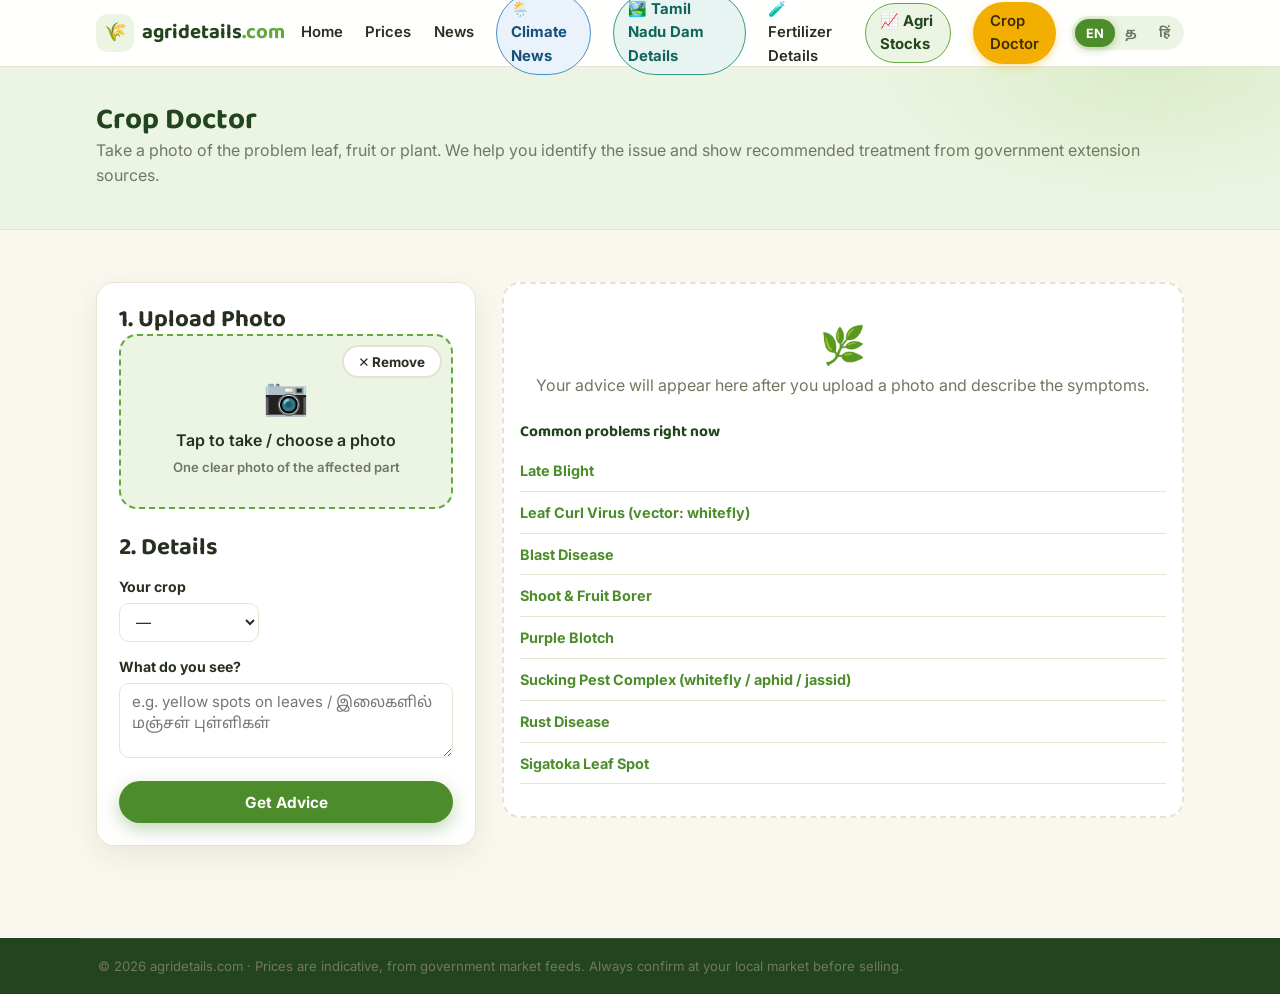
==== commit 91602a07: "Scope Dam Details to Tamil Nadu only: removed 27 non-TN dams (Kerala/Karnataka/AP/Telangana/Gujarat/" ====
--- a/advisory.html
+++ b/advisory.html
@@ -34,7 +34,7 @@
       <a href="prices.html" data-i18n="nav_prices">Prices</a>
       <a href="news.html" data-i18n="nav_news">News</a>
       <a href="climate.html" class="nav-climate-btn" data-i18n="nav_climate">🌦️ Climate News</a>
-      <a href="dams.html" class="nav-dam-btn" data-i18n="nav_dam">🏞️ India Dam Details</a>
+      <a href="dams.html" class="nav-dam-btn" data-i18n="nav_dam">🏞️ Tamil Nadu Dam Details</a>
       <a href="fertilizer.html" class="nav-fert-btn" data-i18n="nav_Fertilizer">🧪 Fertilizer Details</a>
       <a href="stocks.html" class="nav-stocks-btn" data-i18n="nav_stocks">📈 Stocks</a>
       <a href="advisory.html" class="nav-cta" data-i18n="nav_advisory">Crop Doctor</a>
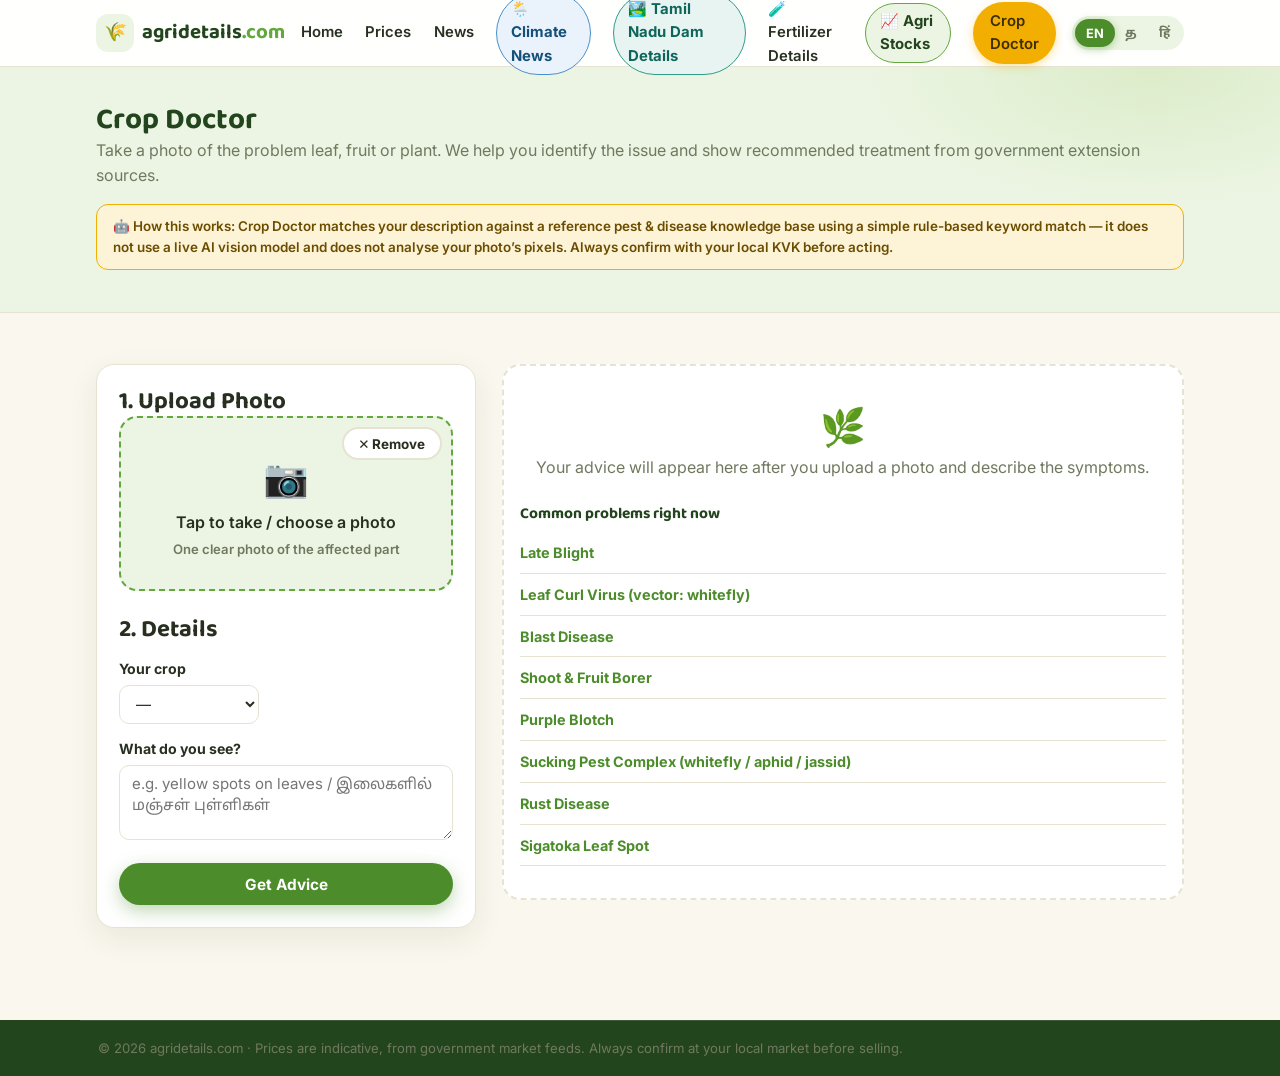
==== commit 425b8b3a: "Crop Doctor: full structured 17-section diagnosis UI, honest rule-based confidence scoring, low-conf" ====
--- a/advisory.html
+++ b/advisory.html
@@ -53,6 +53,7 @@
   <div class="container">
     <h1 data-i18n="doc_title">Crop Doctor</h1>
     <p class="muted" data-i18n="doc_sub">Take a photo of the problem leaf, fruit or plant. We help you identify the issue and show recommended treatment from government extension sources.</p>
+    <div class="adv-demo-banner" role="note" data-i18n="adv_engine_note">🤖 How this works: Crop Doctor matches your description against a reference pest &amp; disease knowledge base using a simple rule-based keyword match — it does not use a live AI vision model and does not analyse your photo's pixels. Always confirm with your local KVK before acting.</div>
   </div>
 </section>
 
@@ -92,28 +93,7 @@
         </div>
       </div>
 
-      <div class="result-card" id="resultCard" hidden>
-        <div class="match-banner" id="matchBanner"></div>
-        <h2 id="diagnosisTitle"></h2>
-        <p id="diagnosisTa" class="ta-name"></p>
-
-        <h3 data-i18n="symptoms_check_t">Symptoms to confirm</h3>
-        <ul id="symptomList" class="checklist"></ul>
-
-        <h3 data-i18n="treatment_t">Recommended treatment</h3>
-        <table class="pesticide-table">
-          <thead><tr><th data-i18n="th_pesticide">Pesticide</th><th data-i18n="th_dose">Dose per acre</th><th data-i18n="th_wait">Pre-harvest wait</th></tr></thead>
-          <tbody id="pesticideBody"></tbody>
-        </table>
-
-        <h3 data-i18n="prevention_t">Prevention</h3>
-        <ul id="preventionList" class="checklist"></ul>
-
-        <a id="advisoryWaShareBtn" class="btn btn-outline btn-sm" href="#" target="_blank" rel="noopener" style="margin-top:.8rem;display:inline-flex" data-i18n="share_whatsapp">📤 Share on WhatsApp</a>
-
-        <div class="disclaimer-box small" data-i18n="advisory_disclaimer">⚠️ Advice is compiled from TNAU / CIBRC extension recommendations. Pesticides are poisonous — read the label, wear gloves and mask while spraying, and never spray before harvest within the waiting period. Confirm with your local Krishi Vigyan Kendra (KVK) before large-scale spraying.</div>
-        <p class="small muted" style="margin-top:.5rem">📞 <span data-i18n="doc_kcc_note">Need to talk to someone? Call the Kisan Call Centre (free):</span> <a href="tel:18001801551"><b>1800-180-1551</b></a></p>
-      </div>
+      <div class="result-card" id="resultCard" hidden></div>
     </div>
 
   </div>
--- a/css/style.css
+++ b/css/style.css
@@ -473,6 +473,52 @@
   padding: .8rem 1rem; border-radius: 8px;
 }
 
+/* ---------- Crop Doctor — structured result sections (advisory.html) ---------- */
+.adv-demo-banner {
+  margin-top: 1rem; background: var(--gold-soft); border: 1.5px solid var(--gold-600);
+  border-radius: 12px; padding: .7rem 1rem; font-size: .84rem; font-weight: 600; color: #6b4d00;
+}
+.adv-section-h {
+  font-size: 1rem; color: var(--green-900); margin: 1.3rem 0 .5rem; padding-top: .9rem;
+  border-top: 1px solid var(--border);
+}
+.result-card > .adv-section-h:first-child { margin-top: 0; padding-top: 0; border-top: none; }
+.adv-health-status {
+  display: inline-block; font-weight: 700; padding: .35rem .85rem; border-radius: 999px;
+  background: var(--green-100); color: var(--green-900);
+}
+.adv-health-status.severe { background: #fbeae7; color: #922b21; }
+.adv-health-status.moderate { background: var(--gold-soft); color: #8a5200; }
+.adv-severity-chip {
+  display: inline-block; font-weight: 700; font-size: .82rem; padding: .3rem .75rem; border-radius: 999px;
+  background: var(--green-100); color: var(--green-900);
+}
+.adv-severity-chip.severe { background: #fbeae7; color: #922b21; }
+.adv-severity-chip.moderate { background: var(--gold-soft); color: #8a5200; }
+.adv-severity-chip.mild { background: var(--lime-soft); color: var(--green-700); }
+.adv-confidence-bar { height: 10px; border-radius: 999px; background: var(--bg); border: 1px solid var(--border); overflow: hidden; margin-top: .3rem; }
+.adv-confidence-bar-inner { height: 100%; border-radius: 999px; background: linear-gradient(90deg, var(--green-600), var(--green-700)); }
+.adv-confidence-bar-inner.low { background: linear-gradient(90deg, #d68910, var(--gold-600)); }
+.adv-treatment-grid { display: grid; grid-template-columns: repeat(auto-fit, minmax(240px, 1fr)); gap: .9rem; margin-top: .5rem; }
+.adv-treatment-card {
+  background: var(--bg); border: 1px solid var(--border); border-radius: 12px; padding: .9rem 1rem; font-size: .86rem;
+}
+.adv-treatment-card.organic { border-left: 4px solid var(--green-600); }
+.adv-treatment-card.chemical { border-left: 4px solid var(--gold-600); }
+.adv-treatment-card h4 { font-size: .92rem; color: var(--green-900); margin-bottom: .4rem; }
+.adv-treatment-card p { margin-top: .25rem; line-height: 1.45; }
+.adv-lowconf-box {
+  display: flex; gap: .7rem; align-items: flex-start; background: var(--gold-soft);
+  border: 1.5px solid var(--gold-600); border-radius: 12px; padding: .9rem 1rem; margin: .6rem 0 1rem;
+}
+.adv-lowconf-icon { font-size: 1.3rem; flex: none; }
+.adv-expert-box { background: var(--bg); border: 1px solid var(--border); border-radius: 12px; padding: .9rem 1rem; }
+.adv-expert-actions { display: flex; gap: .6rem; flex-wrap: wrap; margin-top: .6rem; }
+.adv-feedback-box { margin-top: 1.4rem; background: var(--green-100); border-radius: 12px; padding: .9rem 1rem; }
+.adv-feedback-btns { display: flex; gap: .5rem; flex-wrap: wrap; margin-top: .5rem; }
+.adv-feedback-thanks { font-weight: 700; color: var(--green-900); margin: 0; }
+
+
 /* ---------- News ---------- */
 .news-list { display: grid; gap: 1.1rem; }
 .news-grid { display: grid; grid-template-columns: repeat(auto-fill, minmax(290px, 1fr)); gap: 1.1rem; }
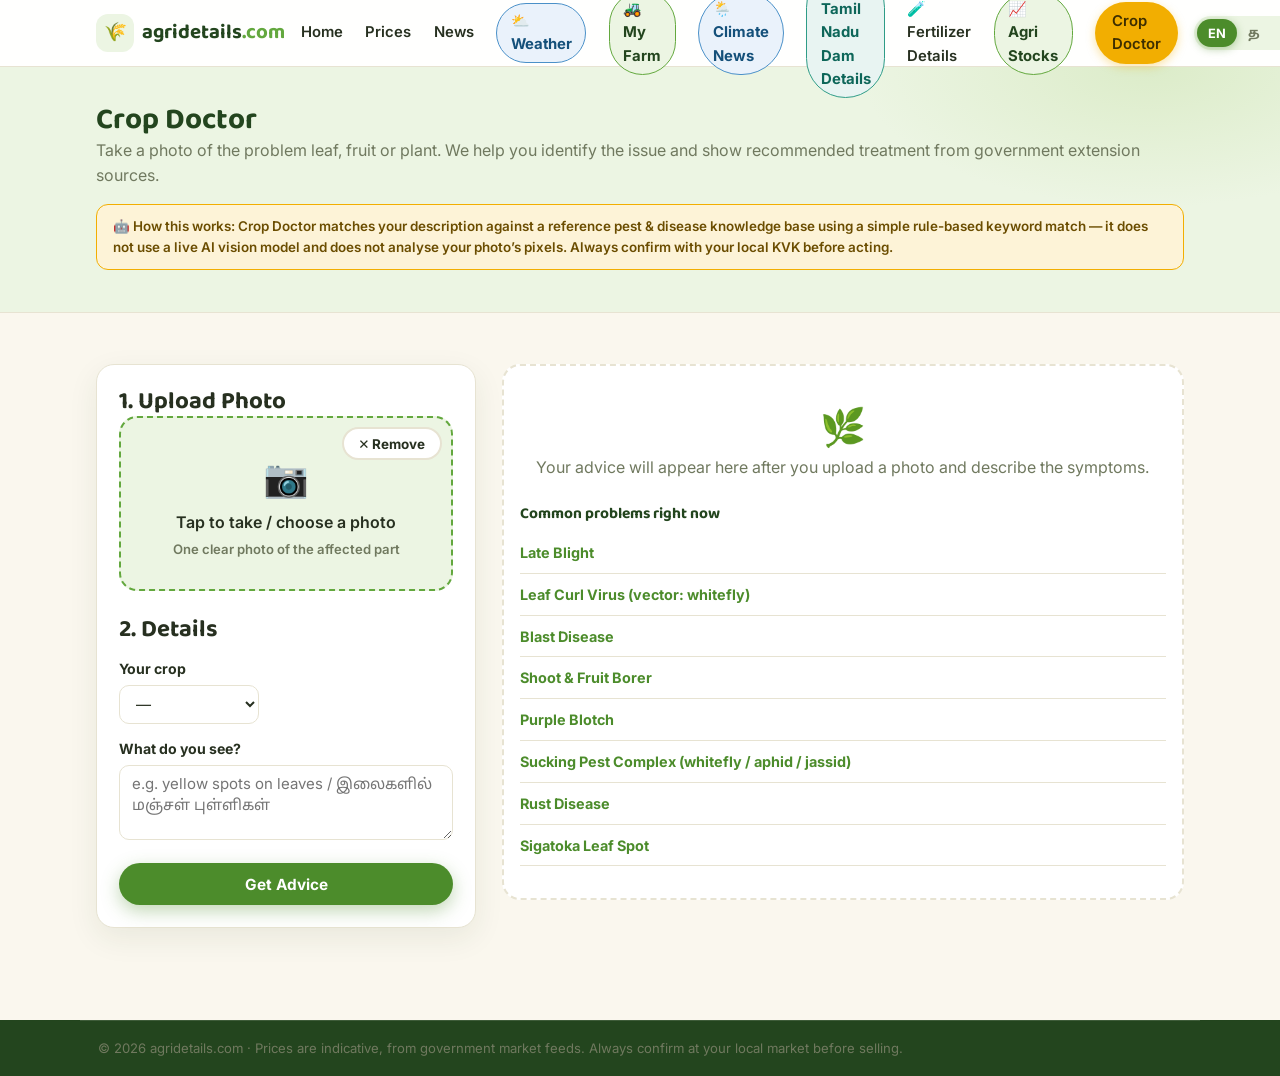
==== commit be1aebf8: "Add Weather module (live Open-Meteo API) and Farm Profile (localStorage) Weather (weather.html, js/w" ====
--- a/advisory.html
+++ b/advisory.html
@@ -33,6 +33,8 @@
       <a href="index.html" data-i18n="nav_home">Home</a>
       <a href="prices.html" data-i18n="nav_prices">Prices</a>
       <a href="news.html" data-i18n="nav_news">News</a>
+      <a href="weather.html" class="nav-weather-btn" data-i18n="nav_weather">⛅ Weather</a>
+      <a href="farm.html" class="nav-farm-btn" data-i18n="nav_farm">🚜 My Farm</a>
       <a href="climate.html" class="nav-climate-btn" data-i18n="nav_climate">🌦️ Climate News</a>
       <a href="dams.html" class="nav-dam-btn" data-i18n="nav_dam">🏞️ Tamil Nadu Dam Details</a>
       <a href="fertilizer.html" class="nav-fert-btn" data-i18n="nav_Fertilizer">🧪 Fertilizer Details</a>
--- a/css/style.css
+++ b/css/style.css
@@ -518,6 +518,71 @@
 .adv-feedback-btns { display: flex; gap: .5rem; flex-wrap: wrap; margin-top: .5rem; }
 .adv-feedback-thanks { font-weight: 700; color: var(--green-900); margin: 0; }
 
+/* ---------- Nav buttons: Weather / My Farm ---------- */
+.main-nav a.nav-weather-btn {
+  display: inline-flex; align-items: center; gap: .3rem;
+  background: #fef3e0; color: #8a5200 !important; font-weight: 700;
+  padding: .4rem .85rem; border-radius: 999px; border: 1.5px solid var(--gold-600);
+}
+.main-nav a.nav-weather-btn:hover { background: var(--gold-600); color: #3d2e00 !important; }
+.main-nav a.nav-weather-btn.active { background: #8a5200; color: #fff !important; }
+.main-nav a.nav-farm-btn {
+  display: inline-flex; align-items: center; gap: .3rem;
+  background: var(--lime-soft); color: var(--green-900) !important; font-weight: 700;
+  padding: .4rem .85rem; border-radius: 999px; border: 1.5px solid var(--green-700);
+}
+.main-nav a.nav-farm-btn:hover { background: var(--green-700); color: #fff !important; }
+.main-nav a.nav-farm-btn.active { background: var(--green-900); color: #fff !important; }
+
+/* ---------- Weather module (weather.html) ---------- */
+.wx-status { font-size: .82rem; font-weight: 700; padding: .3rem .7rem; border-radius: 999px; }
+.wx-status.live { background: var(--green-100); color: var(--green-700); }
+.wx-status.stale { background: var(--gold-soft); color: #8a5200; }
+.wx-status.error { background: #fbeae7; color: #922b21; }
+.wx-current-card { margin-top: 1rem; padding: 1.4rem; }
+.wx-current-main { display: flex; align-items: center; gap: 1rem; }
+.wx-current-icon { font-size: 3rem; line-height: 1; }
+.wx-current-temp { font-size: 2.3rem; font-weight: 800; color: var(--green-900); line-height: 1; }
+.wx-current-desc { font-weight: 600; color: var(--muted); margin-top: .2rem; }
+.wx-current-grid { display: grid; grid-template-columns: repeat(auto-fit, minmax(110px, 1fr)); gap: .8rem; margin-top: 1.2rem; padding-top: 1rem; border-top: 1px solid var(--border); }
+.wx-stat { display: flex; flex-direction: column; gap: .15rem; }
+.wx-stat-label { font-size: .78rem; color: var(--muted); }
+.wx-stat-val { font-weight: 700; color: var(--green-900); font-size: 1.05rem; }
+.wx-forecast-grid { display: grid; grid-template-columns: repeat(auto-fit, minmax(90px, 1fr)); gap: .7rem; margin-top: .8rem; }
+.wx-day-card { background: var(--card); border: 1px solid var(--border); border-radius: 12px; padding: .8rem .5rem; text-align: center; }
+.wx-day-label { font-weight: 700; font-size: .82rem; color: var(--green-900); }
+.wx-day-icon { font-size: 1.6rem; margin: .3rem 0; }
+.wx-day-temps { font-size: .86rem; }
+.wx-day-rain { font-size: .78rem; color: var(--muted); margin-top: .2rem; }
+.wx-alerts-list { display: flex; flex-direction: column; gap: .6rem; margin-top: .8rem; }
+.wx-alert { display: flex; gap: .6rem; align-items: center; padding: .8rem 1rem; border-radius: 12px; font-size: .9rem; }
+.wx-alert.ok { background: var(--green-100); color: var(--green-900); }
+.wx-alert.warn { background: var(--gold-soft); color: #8a5200; }
+.wx-alert.info { background: #eaf2fb; color: #14507a; }
+
+/* ---------- Farm Profile (farm.html) ---------- */
+.farm-form { display: flex; flex-direction: column; gap: .2rem; }
+.farm-form input, .farm-form select, .farm-form textarea {
+  width: 100%; padding: .6rem .8rem; border: 1.5px solid var(--border); border-radius: 10px;
+  font-family: inherit; font-size: .94rem; margin-bottom: .8rem; background: #fff;
+}
+.farm-area-row { display: flex; gap: .6rem; }
+.farm-area-row input { flex: 2; } .farm-area-row select { flex: 1; }
+.farm-crop-chips { display: flex; flex-wrap: wrap; gap: .5rem; margin-bottom: 1rem; max-height: 220px; overflow-y: auto; padding: .6rem; border: 1px solid var(--border); border-radius: 10px; }
+.farm-crop-chip { display: inline-flex; align-items: center; gap: .3rem; background: var(--bg); border: 1px solid var(--border); border-radius: 999px; padding: .3rem .7rem; font-size: .84rem; cursor: pointer; }
+.farm-crop-chip input { width: auto; margin: 0; }
+.farm-save-status { color: var(--green-700); font-weight: 700; margin-top: .6rem; }
+.farm-summary-card { padding: 1.4rem; }
+.farm-summary-grid { display: grid; grid-template-columns: repeat(auto-fit, minmax(160px, 1fr)); gap: .9rem; margin-top: 1rem; }
+.farm-summary-grid > div { display: flex; flex-direction: column; gap: .15rem; }
+.farm-summary-label { font-size: .78rem; color: var(--muted); }
+.farm-summary-crops { margin-top: 1rem; padding-top: 1rem; border-top: 1px solid var(--border); }
+.farm-crop-tags { display: flex; flex-wrap: wrap; gap: .4rem; margin-top: .5rem; }
+.farm-crop-tag { background: var(--green-100); color: var(--green-900); font-size: .82rem; font-weight: 600; padding: .3rem .7rem; border-radius: 999px; }
+.farm-summary-actions { display: flex; gap: .7rem; margin-top: 1rem; flex-wrap: wrap; }
+.btn-danger { border-color: #c0392b !important; color: #c0392b !important; }
+.btn-danger:hover { background: #c0392b !important; color: #fff !important; }
+
 
 /* ---------- News ---------- */
 .news-list { display: grid; gap: 1.1rem; }
@@ -556,3 +621,85 @@
   .footer-grid { grid-template-columns: 1fr; }
   .hero { padding: 3rem 0 4rem; }
 }
+
+/* ---------- Nav: Weather / My Farm pill buttons ---------- */
+.main-nav a.nav-weather-btn {
+  display: inline-flex; align-items: center; gap: .3rem;
+  background: #eaf2fb; color: #14507a !important; font-weight: 700;
+  padding: .4rem .85rem; border-radius: 999px; border: 1.5px solid #4a90c8;
+}
+.main-nav a.nav-weather-btn:hover { background: #4a90c8; color: #fff !important; }
+.main-nav a.nav-weather-btn.active { background: #14507a; color: #fff !important; }
+.main-nav a.nav-farm-btn {
+  display: inline-flex; align-items: center; gap: .3rem;
+  background: var(--green-100); color: var(--green-900) !important; font-weight: 700;
+  padding: .4rem .85rem; border-radius: 999px; border: 1.5px solid var(--green-600);
+}
+.main-nav a.nav-farm-btn:hover { background: var(--green-600); color: #fff !important; }
+.main-nav a.nav-farm-btn.active { background: var(--green-700); color: #fff !important; }
+
+/* ---------- Weather page ---------- */
+.wx-status { font-size: .85rem; font-weight: 700; padding: .3rem .7rem; border-radius: 999px; }
+.wx-status.live { background: #e2f6e9; color: #197a45; }
+.wx-status.stale { background: var(--gold-soft); color: #8a6600; }
+.wx-status.error { background: #fbe4e1; color: var(--red-700); }
+.wx-current-card { padding: 1.4rem; margin-top: 1rem; }
+.wx-current-main { display: flex; align-items: center; gap: 1rem; }
+.wx-current-icon { font-size: 3rem; line-height: 1; }
+.wx-current-temp { font-family: var(--font-display); font-size: 2.2rem; font-weight: 800; color: var(--green-900); }
+.wx-current-desc { font-weight: 700; color: var(--text); }
+.wx-current-grid {
+  display: grid; grid-template-columns: repeat(4, 1fr); gap: .8rem; margin-top: 1.2rem;
+  border-top: 1px solid var(--border); padding-top: 1rem;
+}
+.wx-stat { display: flex; flex-direction: column; gap: .2rem; }
+.wx-stat-label { font-size: .78rem; color: var(--muted); font-weight: 600; }
+.wx-stat-val { font-weight: 800; font-size: 1.05rem; color: var(--green-900); }
+.wx-forecast-grid { display: grid; grid-template-columns: repeat(auto-fit, minmax(90px, 1fr)); gap: .7rem; margin-top: .8rem; }
+.wx-day-card {
+  background: var(--card); border: 1px solid var(--border); border-radius: var(--radius);
+  padding: .9rem .5rem; text-align: center; box-shadow: var(--shadow);
+}
+.wx-day-label { font-weight: 700; font-size: .82rem; color: var(--muted); }
+.wx-day-icon { font-size: 1.6rem; margin: .3rem 0; }
+.wx-day-temps { font-weight: 700; font-size: .9rem; }
+.wx-day-rain { font-size: .78rem; color: #14507a; margin-top: .2rem; }
+.wx-alerts-list { display: flex; flex-direction: column; gap: .6rem; margin-top: .8rem; }
+.wx-alert {
+  display: flex; align-items: center; gap: .7rem; padding: .8rem 1rem; border-radius: 12px;
+  font-weight: 600; font-size: .92rem;
+}
+.wx-alert.ok { background: #e2f6e9; color: #197a45; }
+.wx-alert.warn { background: var(--gold-soft); color: #8a6600; }
+.wx-alert.info { background: #eaf2fb; color: #14507a; }
+
+/* ---------- Farm Profile page ---------- */
+.farm-form { padding: 1.4rem; display: flex; flex-direction: column; gap: .2rem; }
+.farm-form select, .farm-form input[type=text], .farm-form input[type=number], .farm-form input[type=date] {
+  width: 100%; padding: .65rem .8rem; border-radius: 10px; border: 1.5px solid var(--border);
+  font-family: inherit; font-size: .95rem; margin-bottom: .9rem; background: #fff; color: var(--text);
+}
+.farm-area-row { display: flex; gap: .6rem; }
+.farm-area-row input { flex: 2; } .farm-area-row select { flex: 1; }
+.farm-crop-chips { display: flex; flex-wrap: wrap; gap: .5rem; margin: .3rem 0 1.1rem; max-height: 220px; overflow-y: auto; padding: .3rem; }
+.farm-crop-chip {
+  display: inline-flex; align-items: center; gap: .35rem; background: var(--green-100);
+  border: 1.5px solid var(--lime-soft); border-radius: 999px; padding: .35rem .75rem;
+  font-size: .85rem; font-weight: 600; cursor: pointer; color: var(--green-900);
+}
+.farm-crop-chip input { margin: 0; }
+.farm-save-status { color: #197a45; font-weight: 700; margin-top: .6rem; }
+.farm-summary-card { padding: 1.4rem; }
+.farm-summary-grid { display: grid; grid-template-columns: 1fr 1fr; gap: 1rem; margin-top: 1rem; }
+.farm-summary-label { display: block; font-size: .78rem; color: var(--muted); font-weight: 600; }
+.farm-summary-crops { margin-top: 1.1rem; }
+.farm-crop-tags { display: flex; flex-wrap: wrap; gap: .4rem; margin-top: .4rem; }
+.farm-crop-tag { background: var(--gold-soft); color: #8a6600; font-size: .82rem; font-weight: 700; padding: .28rem .7rem; border-radius: 999px; }
+.farm-summary-actions { display: flex; gap: .7rem; margin-top: 1rem; }
+.btn-danger { border-color: var(--red-700); color: var(--red-700); }
+.btn-danger:hover { background: var(--red-700); color: #fff; }
+
+@media (max-width: 640px) {
+  .wx-current-grid { grid-template-columns: repeat(2, 1fr); }
+  .farm-summary-grid { grid-template-columns: 1fr; }
+}
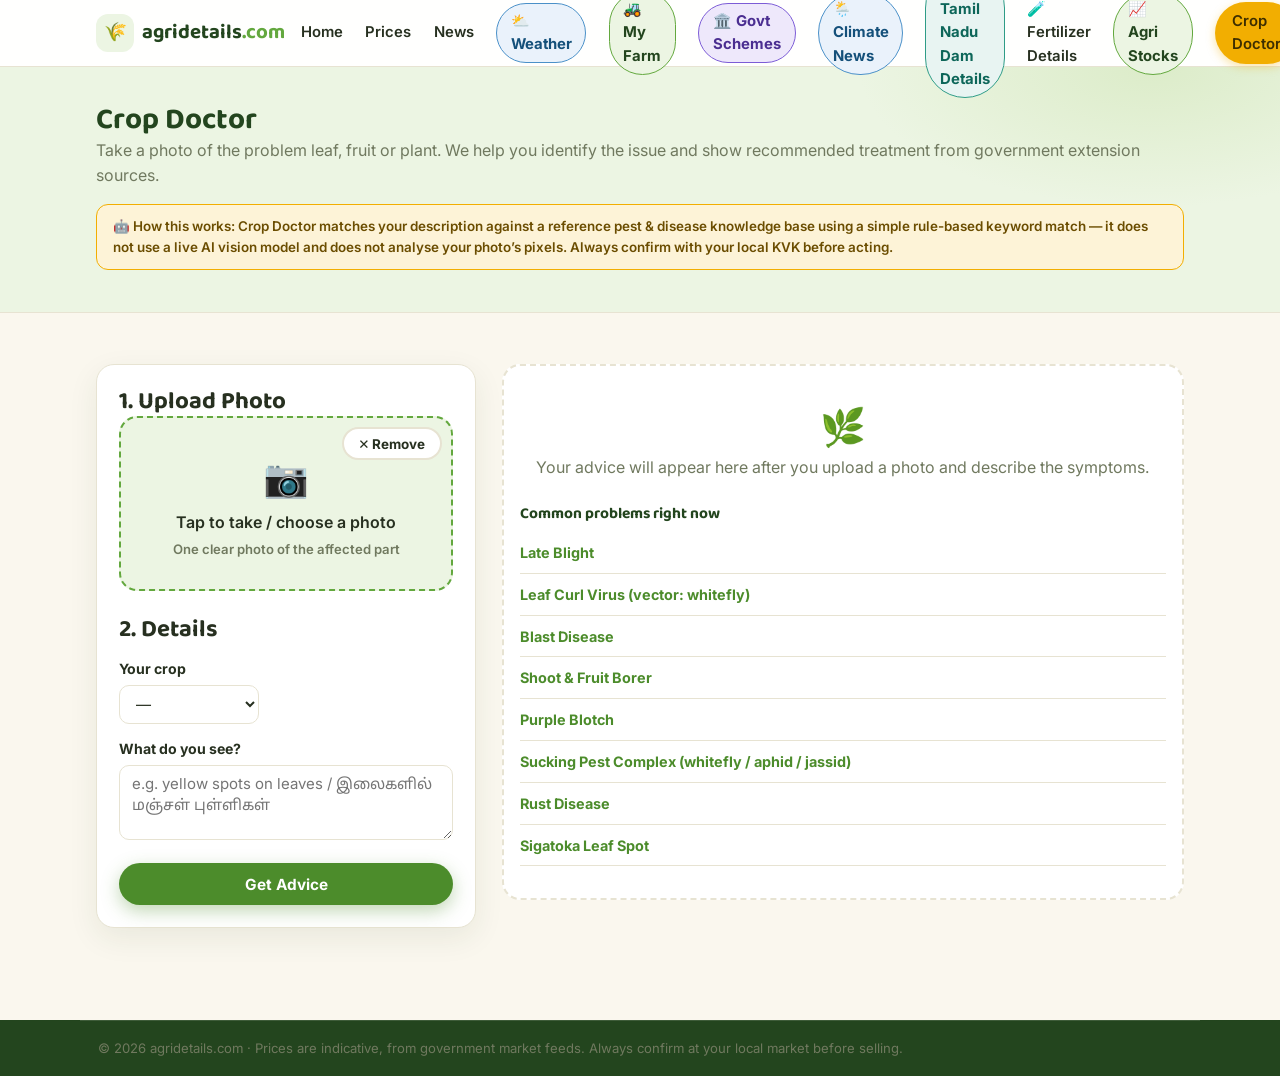
==== commit 03a38fcf: "Add Government Schemes module — real, sourced scheme data (spec section 26) - 5 central schemes (PM-" ====
--- a/advisory.html
+++ b/advisory.html
@@ -35,6 +35,7 @@
       <a href="news.html" data-i18n="nav_news">News</a>
       <a href="weather.html" class="nav-weather-btn" data-i18n="nav_weather">⛅ Weather</a>
       <a href="farm.html" class="nav-farm-btn" data-i18n="nav_farm">🚜 My Farm</a>
+      <a href="schemes.html" class="nav-schemes-btn" data-i18n="nav_schemes">🏛️ Govt Schemes</a>
       <a href="climate.html" class="nav-climate-btn" data-i18n="nav_climate">🌦️ Climate News</a>
       <a href="dams.html" class="nav-dam-btn" data-i18n="nav_dam">🏞️ Tamil Nadu Dam Details</a>
       <a href="fertilizer.html" class="nav-fert-btn" data-i18n="nav_Fertilizer">🧪 Fertilizer Details</a>
--- a/css/style.css
+++ b/css/style.css
@@ -533,6 +533,13 @@
 }
 .main-nav a.nav-farm-btn:hover { background: var(--green-700); color: #fff !important; }
 .main-nav a.nav-farm-btn.active { background: var(--green-900); color: #fff !important; }
+.main-nav a.nav-schemes-btn {
+  display: inline-flex; align-items: center; gap: .3rem;
+  background: #eee8fb; color: #4b2e91 !important; font-weight: 700;
+  padding: .4rem .85rem; border-radius: 999px; border: 1.5px solid #7c5cd6;
+}
+.main-nav a.nav-schemes-btn:hover { background: #7c5cd6; color: #fff !important; }
+.main-nav a.nav-schemes-btn.active { background: #4b2e91; color: #fff !important; }
 
 /* ---------- Weather module (weather.html) ---------- */
 .wx-status { font-size: .82rem; font-weight: 700; padding: .3rem .7rem; border-radius: 999px; }
@@ -583,6 +590,20 @@
 .btn-danger { border-color: #c0392b !important; color: #c0392b !important; }
 .btn-danger:hover { background: #c0392b !important; color: #fff !important; }
 
+/* ---------- Government Schemes (schemes.html) ---------- */
+.schemes-list { display: grid; gap: 1.1rem; margin-top: 1.2rem; }
+.scheme-card { padding: 1.3rem 1.4rem; }
+.scheme-card-top { display: flex; align-items: center; justify-content: space-between; gap: .6rem; flex-wrap: wrap; margin-bottom: .4rem; }
+.scheme-level-chip { font-size: .76rem; font-weight: 700; padding: .25rem .7rem; border-radius: 999px; }
+.scheme-level-chip.central { background: #eaf2fb; color: #14507a; }
+.scheme-level-chip.state { background: #eee8fb; color: #4b2e91; }
+.scheme-card h3 { color: var(--green-900); font-size: 1.15rem; margin-bottom: .6rem; }
+.scheme-section { margin-top: .7rem; }
+.scheme-section h4 { font-size: .84rem; color: var(--muted); text-transform: uppercase; letter-spacing: .02em; margin-bottom: .2rem; }
+.scheme-section p { line-height: 1.5; font-size: .92rem; }
+.scheme-source-link { display: inline-block; margin-top: 1rem; font-size: .84rem; font-weight: 700; color: var(--green-700); text-decoration: none; }
+.scheme-source-link:hover { text-decoration: underline; }
+
 
 /* ---------- News ---------- */
 .news-list { display: grid; gap: 1.1rem; }
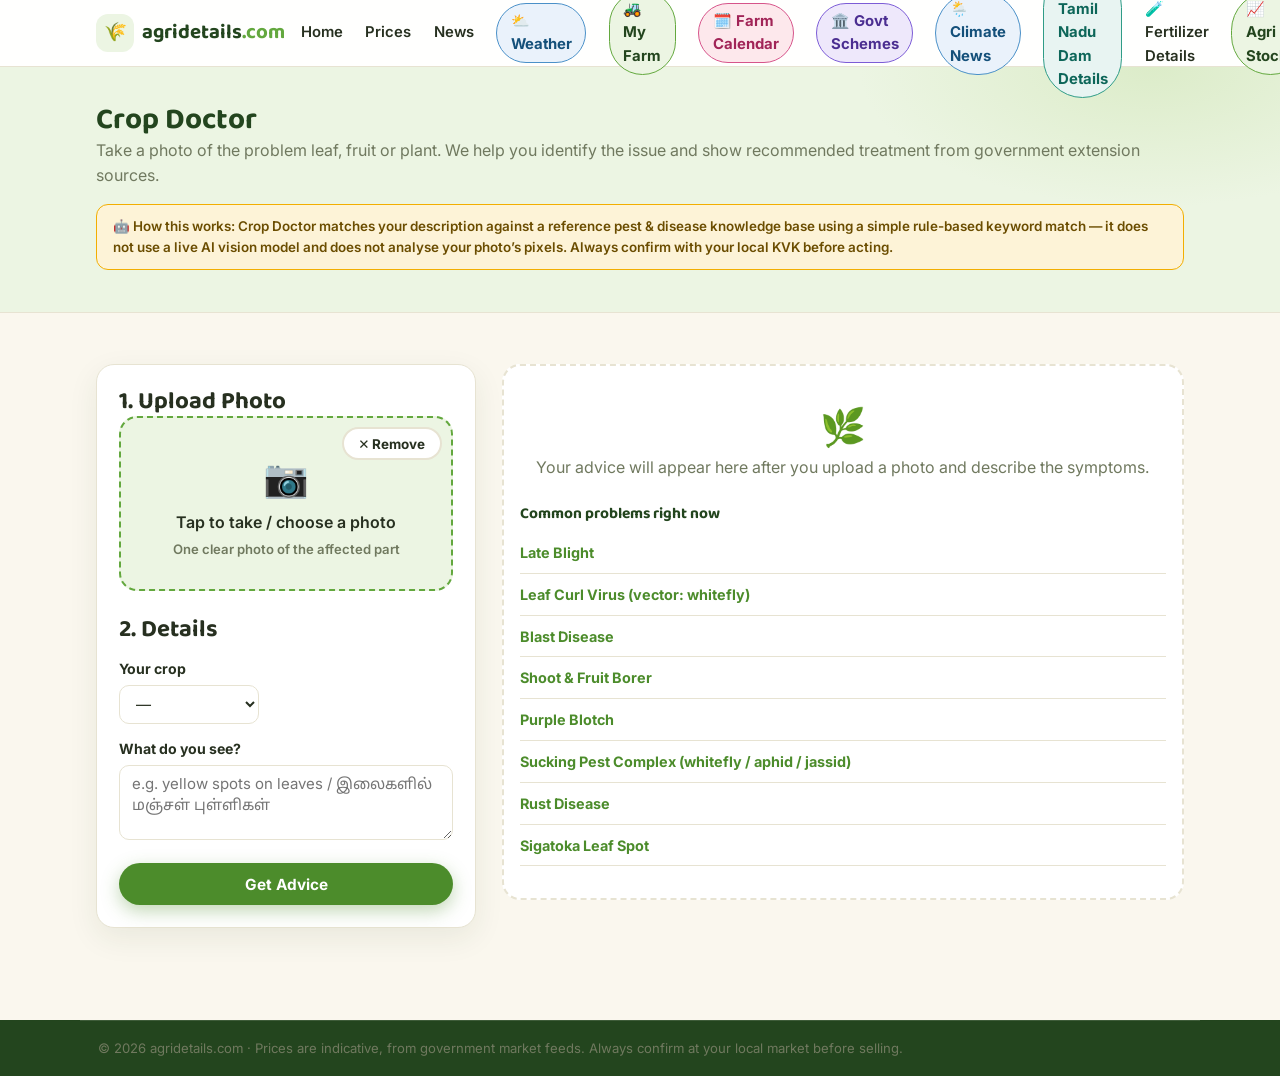
==== commit ef6bff7e: "Add Smart Farm Calendar (spec section 20) — task tracking + auto-suggest from farm profile - calenda" ====
--- a/advisory.html
+++ b/advisory.html
@@ -35,6 +35,7 @@
       <a href="news.html" data-i18n="nav_news">News</a>
       <a href="weather.html" class="nav-weather-btn" data-i18n="nav_weather">⛅ Weather</a>
       <a href="farm.html" class="nav-farm-btn" data-i18n="nav_farm">🚜 My Farm</a>
+      <a href="calendar.html" class="nav-calendar-btn" data-i18n="nav_calendar">🗓️ Farm Calendar</a>
       <a href="schemes.html" class="nav-schemes-btn" data-i18n="nav_schemes">🏛️ Govt Schemes</a>
       <a href="climate.html" class="nav-climate-btn" data-i18n="nav_climate">🌦️ Climate News</a>
       <a href="dams.html" class="nav-dam-btn" data-i18n="nav_dam">🏞️ Tamil Nadu Dam Details</a>
--- a/css/style.css
+++ b/css/style.css
@@ -540,6 +540,13 @@
 }
 .main-nav a.nav-schemes-btn:hover { background: #7c5cd6; color: #fff !important; }
 .main-nav a.nav-schemes-btn.active { background: #4b2e91; color: #fff !important; }
+.main-nav a.nav-calendar-btn {
+  display: inline-flex; align-items: center; gap: .3rem;
+  background: #fde8ec; color: #a12457 !important; font-weight: 700;
+  padding: .4rem .85rem; border-radius: 999px; border: 1.5px solid #d6548a;
+}
+.main-nav a.nav-calendar-btn:hover { background: #d6548a; color: #fff !important; }
+.main-nav a.nav-calendar-btn.active { background: #a12457; color: #fff !important; }
 
 /* ---------- Weather module (weather.html) ---------- */
 .wx-status { font-size: .82rem; font-weight: 700; padding: .3rem .7rem; border-radius: 999px; }
@@ -604,6 +611,23 @@
 .scheme-source-link { display: inline-block; margin-top: 1rem; font-size: .84rem; font-weight: 700; color: var(--green-700); text-decoration: none; }
 .scheme-source-link:hover { text-decoration: underline; }
 
+/* ---------- Farm Calendar (calendar.html) ---------- */
+.cal-add-form { display: flex; gap: .6rem; flex-wrap: wrap; align-items: center; padding: 1rem 1.2rem; margin-top: 1rem; }
+.cal-add-form input[type=text] { flex: 2; min-width: 180px; padding: .55rem .8rem; border: 1.5px solid var(--border); border-radius: 10px; font-family: inherit; }
+.cal-add-form input[type=date] { flex: 1; min-width: 140px; padding: .55rem .8rem; border: 1.5px solid var(--border); border-radius: 10px; font-family: inherit; }
+.cal-task-list { display: flex; flex-direction: column; gap: .6rem; margin-top: 1rem; }
+.cal-task-row { display: flex; align-items: center; gap: .8rem; background: var(--card); border: 1px solid var(--border); border-radius: 12px; padding: .8rem 1rem; }
+.cal-task-row.overdue { border-left: 4px solid #c0392b; }
+.cal-task-row.done { opacity: .55; }
+.cal-task-row.done .cal-task-title { text-decoration: line-through; }
+.cal-task-check { width: 20px; height: 20px; flex: none; cursor: pointer; }
+.cal-task-icon { font-size: 1.3rem; flex: none; }
+.cal-task-body { flex: 1; min-width: 0; }
+.cal-task-title { font-weight: 700; color: var(--green-900); }
+.cal-task-date { margin-top: .1rem; }
+.cal-task-delete { background: none; border: none; color: var(--muted); font-size: 1.1rem; cursor: pointer; flex: none; padding: .2rem .5rem; }
+.cal-task-delete:hover { color: #c0392b; }
+
 
 /* ---------- News ---------- */
 .news-list { display: grid; gap: 1.1rem; }
